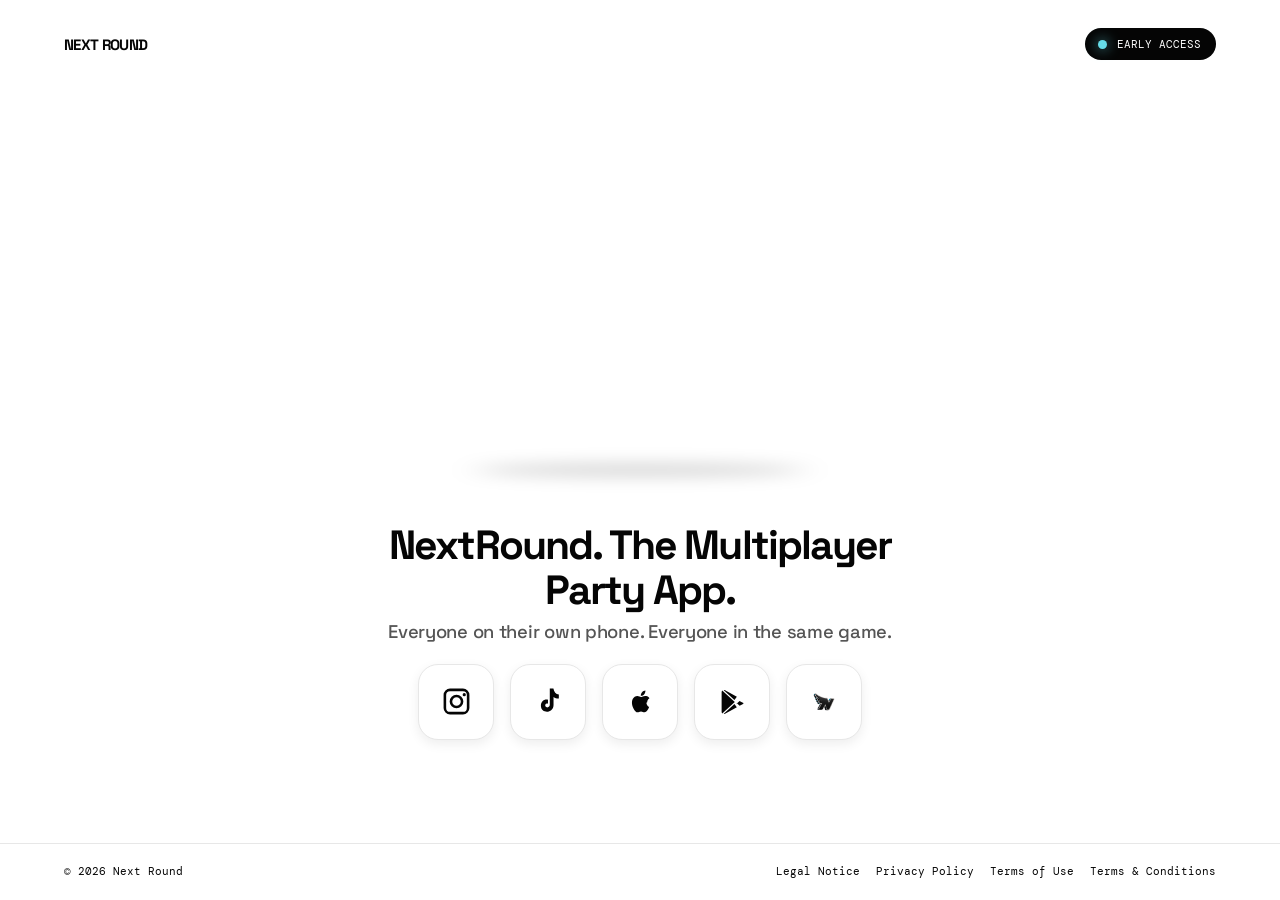
==== en/index.html @ 12f6e63e "Update index.html" ====
<!doctype html>
<html lang="en">
<head>
  <meta charset="utf-8">
  <meta name="viewport" content="width=device-width,initial-scale=1">
  <meta name="theme-color" content="#ffffff">

  <title>NextRound. The Multiplayer Party App.</title>

  <meta
    name="description"
    content="NextRound. The multiplayer party app. Everyone on their own phone. Everyone in the same game."
  >

  <meta property="og:title" content="NextRound. The Multiplayer Party App.">
  <meta
    property="og:description"
    content="Everyone on their own phone. Everyone in the same game."
  >
  <meta property="og:type" content="website">
  <meta
    property="og:image"
    content="https://ntjourney.github.io/C109D335-EFBE-4BED-9522-CA814AA267DD.png"
  >
  <meta property="og:image:alt" content="NextRound Logo">

  <meta name="twitter:card" content="summary_large_image">
  <meta
    name="twitter:title"
    content="NextRound. The Multiplayer Party App."
  >
  <meta
    name="twitter:description"
    content="Everyone on their own phone. Everyone in the same game."
  >
  <meta
    name="twitter:image"
    content="https://ntjourney.github.io/C109D335-EFBE-4BED-9522-CA814AA267DD.png"
  >

  <!-- CSS from main directory -->
  <link rel="stylesheet" href="../home.css">

  <style>
    .claim{
      line-height:1.1
    }

    .claim-main,
    .claim-sub{
      display:block
    }

    .claim-main{
      font-size:clamp(1.55rem,3.2vw,2.55rem);
      font-weight:700;
      letter-spacing:-.045em
    }

    .claim-sub{
      margin-top:.55rem;
      font-size:clamp(.95rem,1.45vw,1.15rem);
      font-weight:500;
      letter-spacing:-.015em;
      opacity:.68
    }

    .store-modal[hidden],
    .early-modal[hidden]{
      display:none
    }

    .store-modal,
    .early-modal{
      position:fixed;
      z-index:1000;
      inset:0
    }

    .early-modal{
      z-index:1100
    }

    .store-modal__backdrop,
    .early-modal__backdrop{
      position:absolute;
      inset:0;
      background:rgba(5,5,5,.42);
      backdrop-filter:blur(10px)
    }

    .store-modal__card{
      position:relative;
      z-index:1;
      top:50%;
      left:50%;
      width:min(91vw,480px);
      padding:46px 34px 36px;
      border:1px solid rgba(0,0,0,.06);
      border-radius:30px;
      background:rgba(255,255,255,.97);
      box-shadow:0 28px 80px rgba(0,0,0,.25);
      transform:translate(-50%,-50%);
      text-align:center
    }

    .store-modal__close,
    .early-modal__close{
      position:absolute;
      top:17px;
      right:17px;
      display:grid;
      place-items:center;
      width:34px;
      height:34px;
      border:0;
      border-radius:50%;
      background:#f1f1f1;
      color:#050505;
      font-size:24px;
      line-height:1;
      cursor:pointer;
      transition:transform .18s,background .18s
    }

    .store-modal__close:hover,
    .early-modal__close:hover{
      background:#e7e7e7;
      transform:scale(1.06)
    }

    .store-modal__logo{
      display:block;
      width:120px;
      height:120px;
      margin:0 auto 24px;
      object-fit:contain;
      filter:drop-shadow(0 14px 12px rgba(0,0,0,.22))
    }

    .store-modal__kicker,
    .early-modal__kicker{
      margin:0 0 10px;
      color:#35bccc;
      font:500 11px 'DM Mono',monospace;
      letter-spacing:.14em
    }

    .store-modal h2{
      margin:0;
      color:#050505;
      font-size:clamp(28px,6vw,38px);
      font-weight:700;
      letter-spacing:-.055em;
      line-height:1.04
    }

    .store-modal__text{
      margin:16px 0 25px;
      color:#555;
      font-size:16px;
      line-height:1.55
    }

    .store-modal__status{
      display:inline-flex;
      align-items:center;
      justify-content:center;
      gap:9px;
      padding:12px 20px;
      border:0;
      border-radius:999px;
      background:#050505;
      box-shadow:0 8px 18px rgba(0,0,0,.14);
      color:#fff;
      font:500 11px 'DM Mono',monospace;
      letter-spacing:.06em;
      cursor:pointer;
      transition:transform .18s ease,box-shadow .18s ease
    }

    .store-modal__status:hover{
      box-shadow:0 13px 26px rgba(24,174,187,.26);
      transform:translateY(-2px)
    }

    .store-modal__status:active{
      transform:translateY(0)
    }

    .store-modal__status span,
    .early-modal__button span{
      width:8px;
      height:8px;
      border-radius:50%;
      background:#66dce8;
      box-shadow:0 0 12px rgba(102,220,232,.9)
    }

    .early-modal__card{
      position:relative;
      z-index:1;
      top:50%;
      left:50%;
      width:min(calc(100vw - 32px),520px);
      padding:42px 38px 32px;
      border:1px solid rgba(255,255,255,.9);
      border-radius:32px;
      background:rgba(255,255,255,.98);
      box-shadow:
        0 30px 90px rgba(4,22,25,.28),
        0 2px 8px rgba(0,0,0,.08);
      transform:translate(-50%,-50%);
      text-align:center
    }

    .early-modal__logo{
      display:block;
      width:112px;
      height:112px;
      margin:0 auto 20px;
      object-fit:contain;
      filter:drop-shadow(0 15px 14px rgba(0,0,0,.22))
    }

    .early-modal h2{
      max-width:390px;
      margin:0 auto;
      color:#050505;
      font-size:clamp(31px,6vw,43px);
      font-weight:700;
      letter-spacing:-.065em;
      line-height:1.02
    }

    .early-modal__text{
      max-width:400px;
      margin:16px auto 25px;
      color:rgba(5,5,5,.66);
      font-size:15px;
      line-height:1.6
    }

    .early-modal__form{
      display:grid;
      gap:11px
    }

    .early-modal__input{
      width:100%;
      min-height:55px;
      padding:0 18px;
      border:1px solid #dedede;
      border-radius:17px;
      outline:0;
      background:#fff;
      color:#050505;
      font:500 16px 'Space Grotesk',Arial,sans-serif
    }

    .early-modal__input:focus{
      border-color:#66dce8;
      box-shadow:0 0 0 4px rgba(102,220,232,.2)
    }

    .early-modal__button{
      display:flex;
      min-height:56px;
      align-items:center;
      justify-content:center;
      gap:10px;
      border:1px solid #050505;
      border-radius:999px;
      background:#050505;
      box-shadow:0 10px 22px rgba(0,0,0,.16);
      color:#fff;
      cursor:pointer;
      font:500 13px 'DM Mono',monospace;
      letter-spacing:.025em;
      transition:transform .18s,box-shadow .18s
    }

    .early-modal__button:hover{
      box-shadow:0 13px 26px rgba(24,174,187,.26);
      transform:translateY(-2px)
    }

    .early-modal__privacy{
      margin:15px 3px 0;
      color:rgba(5,5,5,.55);
      font-size:10px;
      line-height:1.55
    }

    .early-modal__privacy a{
      color:#050505;
      text-decoration-color:#66dce8;
      text-underline-offset:3px
    }

    .early-modal__success{
      display:none;
      padding:7px 0 4px;
      color:#168e99;
      font-size:14px;
      font-weight:600
    }

    .early-modal.is-success .early-modal__form,
    .early-modal.is-success .early-modal__privacy{
      display:none
    }

    .early-modal.is-success .early-modal__success{
      display:block
    }

    .early-access-trigger{
      border:0;
      cursor:pointer;
      transition:transform .18s ease,box-shadow .18s ease
    }

    .early-access-trigger:hover{
      box-shadow:0 10px 22px rgba(24,174,187,.28);
      transform:translateY(-2px)
    }

    @media(max-width:600px){

      .store-modal__card{
        padding:42px 24px 30px;
        border-radius:26px
      }

      .store-modal__logo{
        width:105px;
        height:105px;
        margin-bottom:20px
      }

      .early-modal__card{
        padding:38px 24px 28px;
        border-radius:27px
      }

      .early-modal__logo{
        width:100px;
        height:100px;
        margin-bottom:17px
      }

    }
  </style>
</head>

<body>

  <div class="page">

    <!-- HEADER -->
    <header class="site-header">

      <div class="brand">
        Next Round
      </div>

      <button
        class="status early-access-trigger"
        type="button"
        data-open-early
      >
        <span class="dot"></span>
        Early Access
      </button>

    </header>


    <!-- MAIN -->
    <main>

      <section
        class="hero-3d"
        aria-label="Rotating Next Round N logo"
      >
        <div id="logo3d"></div>
      </section>


      <p class="claim">

        <span class="claim-main">
          NextRound. The Multiplayer Party App.
        </span>

        <span class="claim-sub">
          Everyone on their own phone. Everyone in the same game.
        </span>

      </p>


      <!-- SOCIAL / STORE ICONS -->
      <div
        class="icon-row"
        aria-label="Next Round Links"
      >

        <!-- Instagram -->
        <a
          class="icon-button"
          href="https://www.instagram.com/nt_j0urney?igsh=Z3h2dmNkZ2piNjZh"
          target="_blank"
          rel="noopener"
          aria-label="Instagram"
        >

          <svg
            viewBox="0 0 24 24"
            aria-hidden="true"
          >
            <path d="M7 2h10a5 5 0 0 1 5 5v10a5 5 0 0 1-5 5H7a5 5 0 0 1-5-5V7a5 5 0 0 1 5-5Zm0 2a3 3 0 0 0-3 3v10a3 3 0 0 0 3 3h10a3 3 0 0 0 3-3V7a3 3 0 0 0-3-3H7Zm5 2.7A5.3 5.3 0 1 1 6.7 12 5.3 5.3 0 0 1 12 6.7Zm0 2A3.3 3.3 0 1 0 15.3 12 3.3 3.3 0 0 0 12 8.7ZM18 5.5a1.25 1.25 0 1 1 0 2.5 1.25 1.25 0 0 1 0-2.5Z"/>
          </svg>

        </a>


        <!-- TikTok -->
        <a
          class="icon-button"
          href="https://www.tiktok.com/@nt_journey?_r=1&_t=ZG-98kAqMVzl0T"
          target="_blank"
          rel="noopener"
          aria-label="TikTok"
        >

          <svg
            viewBox="0 0 24 24"
            aria-hidden="true"
          >
            <path d="M15.8 2c.4 2.7 1.9 4.4 4.2 4.6v3.1c-1.5.1-2.8-.4-4.1-1.2v6.2c0 5-5.5 6.5-8.3 4.1-1.8-1.5-2-5.1-.4-6.8 1.1-1.2 2.6-1.7 4.4-1.4v3.1c-.8-.3-1.7.1-2 .7-.4.9.1 1.9 1 2.1 1.3.4 2.4-.6 2.4-1.9V2h2.8Z"/>
          </svg>

        </a>


        <!-- App Store -->
        <button
          class="icon-button"
          type="button"
          data-store-modal
          aria-label="App Store"
        >

          <svg
            viewBox="0 0 24 24"
            aria-hidden="true"
          >
            <path d="M17.1 12.7c0-2.2 1.8-3.2 1.9-3.3-1-1.5-2.6-1.7-3.2-1.7-1.4-.1-2.7.8-3.4.8-.7 0-1.7-.8-2.8-.8-1.5 0-2.8.9-3.5 2.2-1.5 2.6-.4 6.4 1 8.4.7 1 1.5 2.1 2.6 2.1 1 0 1.4-.7 2.7-.7 1.2 0 1.6.7 2.7.7 1.1 0 1.8-1 2.5-2 .8-1.1 1.1-2.2 1.1-2.3-.1 0-2.1-.8-2.1-3.4ZM14.9 6.3c.6-.8 1-1.8.9-2.9-.9 0-2 .6-2.6 1.4-.6.7-1.1 1.8-1 2.8 1 .1 2-.5 2.7-1.3Z"/>
          </svg>

        </button>


        <!-- Google Play -->
        <button
          class="icon-button"
          type="button"
          data-store-modal
          aria-label="Google Play"
        >

          <svg
            class="play"
            viewBox="0 0 24 24"
            aria-hidden="true"
          >
            <path d="M3.5 2.4 13.9 12 3.5 21.6c-.3-.4-.5-.9-.5-1.5V3.9c0-.6.2-1.1.5-1.5Zm11.9 11 2.5-2.3c.8.4 2.2 1.2 2.8 1.5.5.3.5.8 0 1.1l-2.8 1.5-2.5-2.4Zm-1.8.2-8.8 8.1c.4.2.9.2 1.4-.1l9.4-5.2-2-2.8Zm0-3.2 2-2.8-9.4-5.2c-.5-.3-1-.3-1.4-.1l8.8 8.1Z"/>
          </svg>

        </button>


        <!-- Web App -->
        <a
          class="icon-button"
          href="https://next-round-f1d727ea.base44.app/"
          target="_blank"
          rel="noopener"
          aria-label="Open NextRound Web App"
        >

          <img
            src="../C109D335-EFBE-4BED-9522-CA814AA267DD.png"
            alt=""
            aria-hidden="true"
            style="width:28px;height:28px;object-fit:contain"
          >

        </a>

      </div>

    </main>


    <!-- FOOTER -->
    <footer class="site-footer">

      <span>
        © <span id="year"></span> Next Round
      </span>

      <nav>

        <a href="../impressum.html">
          Legal Notice
        </a>

        <a href="../datenschutz.html">
          Privacy Policy
        </a>

        <a href="../nutzungsbedingungen.html">
          Terms of Use
        </a>

        <a href="../agb.html">
          Terms &amp; Conditions
        </a>

      </nav>

    </footer>

  </div>


  <!-- APP STORE / GOOGLE PLAY MODAL -->
  <div
    class="store-modal"
    id="store-modal"
    hidden
    role="dialog"
    aria-modal="true"
    aria-labelledby="modal-title"
  >

    <div
      class="store-modal__backdrop"
      data-close-modal
    ></div>


    <section class="store-modal__card">

      <button
        class="store-modal__close"
        type="button"
        aria-label="Close"
        data-close-modal
      >
        ×
      </button>


      <img
        class="store-modal__logo"
        src="../C109D335-EFBE-4BED-9522-CA814AA267DD.png"
        alt="NextRound Logo"
      >


      <p class="store-modal__kicker">
        COMING SOON
      </p>


      <h2 id="modal-title">
        The app is coming soon.
      </h2>


      <p class="store-modal__text">
        We are working hard to get everything ready.<br>
        Stay tuned!
      </p>


      <button
        class="store-modal__status"
        type="button"
        data-open-early-from-store
      >
        <span></span>
        EARLY ACCESS
      </button>

    </section>

  </div>


  <!-- EARLY ACCESS MODAL -->
  <div
    class="early-modal"
    id="early-modal"
    hidden
    role="dialog"
    aria-modal="true"
    aria-labelledby="early-modal-title"
  >

    <div
      class="early-modal__backdrop"
      data-close-early
    ></div>


    <section class="early-modal__card">

      <button
        class="early-modal__close"
        type="button"
        aria-label="Close"
        data-close-early
      >
        ×
      </button>


      <img
        class="early-modal__logo"
        src="../C109D335-EFBE-4BED-9522-CA814AA267DD.png"
        alt="NextRound Logo"
      >


      <p class="early-modal__kicker">
        EARLY ACCESS
      </p>


      <h2 id="early-modal-title">
        Your next night starts here.
      </h2>


      <p class="early-modal__text">
        Get Early Access and be among the first to know when NextRound
        and the online access become available.
      </p>


      <form
        class="early-modal__form"
        id="early-form"
      >

        <input
          class="early-modal__input"
          id="early-email"
          type="email"
          placeholder="your@email.com"
          autocomplete="email"
          required
        >


        <button
          class="early-modal__button"
          type="submit"
        >
          <span></span>
          Secure Early Access
        </button>

      </form>


      <p
        class="early-modal__success"
        aria-live="polite"
      >
        Thank you! The email integration will be available soon.
      </p>


      <p class="early-modal__privacy">

        By signing up, you agree that we may contact you by email
        about the release and online access. For more information,
        please see our

        <a href="../datenschutz.html">
          Privacy Policy
        </a>.

      </p>

    </section>

  </div>


  <!-- JAVASCRIPT -->
  <script>

    document.getElementById("year").textContent =
      new Date().getFullYear();


    /* ---------------------------------
       STORE MODAL
    --------------------------------- */

    const storeModal =
      document.getElementById("store-modal");


    const openStoreModal = () => {

      storeModal.hidden = false;

      document.body.style.overflow = "hidden";

    };


    const closeStoreModal = () => {

      storeModal.hidden = true;

      document.body.style.overflow = "";

    };


    document
      .querySelectorAll("[data-store-modal]")
      .forEach((button) => {

        button.addEventListener(
          "click",
          openStoreModal
        );

      });


    document
      .querySelectorAll("[data-close-modal]")
      .forEach((button) => {

        button.addEventListener(
          "click",
          closeStoreModal
        );

      });


    /* ---------------------------------
       EARLY ACCESS MODAL
    --------------------------------- */

    const earlyModal =
      document.getElementById("early-modal");

    const earlyForm =
      document.getElementById("early-form");

    const earlyEmail =
      document.getElementById("early-email");


    const openEarlyModal = () => {

      earlyModal.hidden = false;

      document.body.style.overflow = "hidden";


      setTimeout(() => {

        earlyEmail.focus();

      }, 120);

    };


    document
      .querySelectorAll("[data-open-early]")
      .forEach((button) => {

        button.addEventListener(
          "click",
          openEarlyModal
        );

      });


    /* ---------------------------------
       OPEN EARLY ACCESS FROM STORE MODAL
    --------------------------------- */

    document
      .querySelectorAll("[data-open-early-from-store]")
      .forEach((button) => {

        button.addEventListener(
          "click",
          () => {

            closeStoreModal();

            openEarlyModal();

          }
        );

      });


    /* ---------------------------------
       CLOSE EARLY ACCESS
    --------------------------------- */

    const closeEarlyModal = () => {

      earlyModal.hidden = true;

      document.body.style.overflow = "";

      sessionStorage.setItem(
        "nextRoundEarlyModalClosed",
        "1"
      );

    };


    document
      .querySelectorAll("[data-close-early]")
      .forEach((button) => {

        button.addEventListener(
          "click",
          closeEarlyModal
        );

      });


    /* ---------------------------------
       EARLY ACCESS FORM
       EMAIL IS NOT SAVED YET
    --------------------------------- */

    earlyForm.addEventListener(
      "submit",
      (event) => {

        event.preventDefault();

        earlyModal.classList.add(
          "is-success"
        );

      }
    );


    /* ---------------------------------
       ESCAPE KEY
    --------------------------------- */

    document.addEventListener(
      "keydown",
      (event) => {

        if (event.key !== "Escape") {
          return;
        }


        if (!storeModal.hidden) {
          closeStoreModal();
        }


        if (!earlyModal.hidden) {
          closeEarlyModal();
        }

      }
    );


    /* ---------------------------------
       AUTOMATIC EARLY ACCESS POPUP
       AFTER 10 SECONDS
    --------------------------------- */

    if (
      !sessionStorage.getItem(
        "nextRoundEarlyModalClosed"
      )
    ) {

      setTimeout(
        openEarlyModal,
        10000
      );

    }

  </script>


  <!-- 3D HERO FROM MAIN DIRECTORY -->
  <script
    type="module"
    src="../hero-3d.js"
  ></script>

</body>
</html>
---- home.css ----
@import url('https://fonts.googleapis.com/css2?family=DM+Mono:wght@400;500&family=Space+Grotesk:wght@400;500;600;700&display=swap');
:root{--cyan:#66dce8;--black:#050505;--line:#e7e7e7}*{box-sizing:border-box}html,body{min-height:100%;margin:0;background:#fff}body{color:var(--black);font-family:'Space Grotesk',Arial,sans-serif}.page{display:grid;grid-template-rows:auto minmax(0,1fr) auto;height:100svh;min-height:100svh;overflow:hidden}header,main,footer{width:min(100%,1440px);margin:auto}.site-header{display:flex;align-items:center;justify-content:space-between;padding:28px clamp(24px,5vw,74px)}.brand{font-size:15px;font-weight:700;letter-spacing:-.045em;text-transform:uppercase}.status{display:flex;align-items:center;gap:10px;padding:9px 15px 9px 13px;border-radius:999px;background:var(--black);color:#fff;font:11px 'DM Mono',monospace;text-transform:uppercase}.dot{width:9px;height:9px;border-radius:50%;background:var(--cyan);box-shadow:0 0 13px rgba(102,220,232,.8)}main{min-height:0;display:flex;flex-direction:column;align-items:center;justify-content:center;padding:10px clamp(20px,5vw,72px) 22px;text-align:center}.hero-3d{position:relative;width:min(100%,650px);height:clamp(260px,38svh,430px);isolation:isolate}.hero-3d:after{position:absolute;z-index:-1;bottom:11%;left:50%;width:clamp(160px,31vw,330px);height:28px;border-radius:50%;background:rgba(0,0,0,.16);filter:blur(17px);transform:translateX(-50%) scaleY(.48);content:''}#logo3d,#logo3d canvas{display:block;width:100%;height:100%;outline:0}.claim{max-width:590px;margin:2px auto 22px;font-size:clamp(19px,2.1vw,25px);font-weight:500;letter-spacing:-.025em;line-height:1.4}.icon-row{display:flex;flex-wrap:wrap;justify-content:center;gap:16px}.icon-button{display:grid;place-items:center;width:76px;height:76px;border:1px solid var(--line);border-radius:20px;background:#fff;color:var(--black);box-shadow:0 4px 12px rgba(0,0,0,.07);transition:transform .18s ease,box-shadow .18s ease}.icon-button:hover{box-shadow:0 8px 18px rgba(0,0,0,.12);transform:translateY(-3px)}.icon-button svg{width:31px;height:31px;fill:currentColor}.icon-button .play{width:29px;height:32px}.site-footer{display:flex;align-items:center;justify-content:space-between;gap:18px;margin-top:auto;padding:20px clamp(24px,5vw,74px) 22px;border-top:1px solid var(--line);font:11px 'DM Mono',monospace}.site-footer nav{display:flex;flex-wrap:wrap;justify-content:flex-end;gap:16px}.site-footer a{color:var(--black);text-decoration:none}.site-footer a:hover{text-decoration:underline}@media(max-width:600px){.page{height:auto;min-height:100svh;overflow:visible}.site-header{padding-top:22px;padding-bottom:20px}.brand{font-size:14px}.status{gap:8px;padding:8px 12px;font-size:10px}.dot{width:8px;height:8px}main{justify-content:flex-start;padding-top:8px;padding-bottom:52px}.hero-3d{height:clamp(300px,92vw,410px)}.hero-3d:after{bottom:9%;width:210px}.claim{max-width:400px;margin-top:0;margin-bottom:29px;font-size:clamp(18px,5.1vw,22px)}.icon-row{gap:11px}.icon-button{width:64px;height:64px;border-radius:17px}.icon-button svg{width:27px;height:27px}.icon-button .play{width:29px;height:32px}.site-footer{flex-direction:column;align-items:flex-start;padding-top:22px;padding-bottom:26px}.site-footer nav{justify-content:flex-start;gap:12px}}
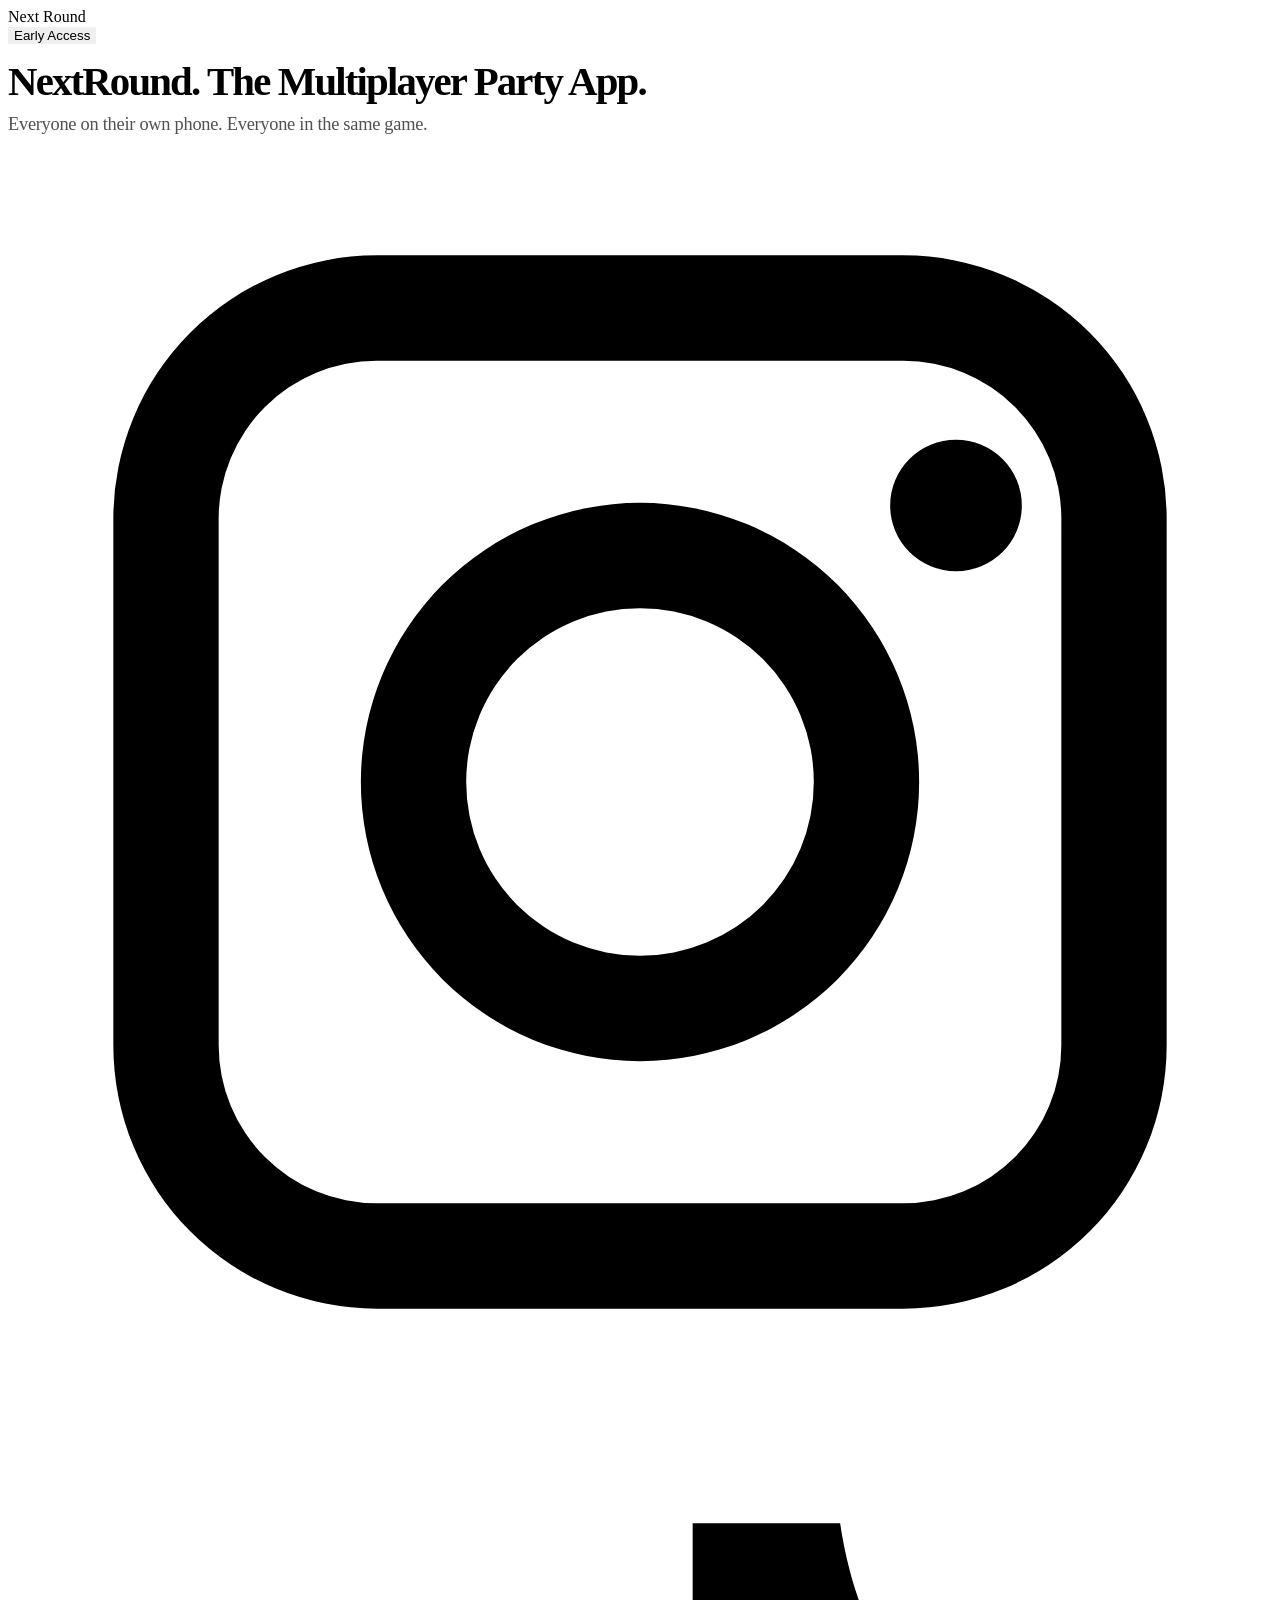
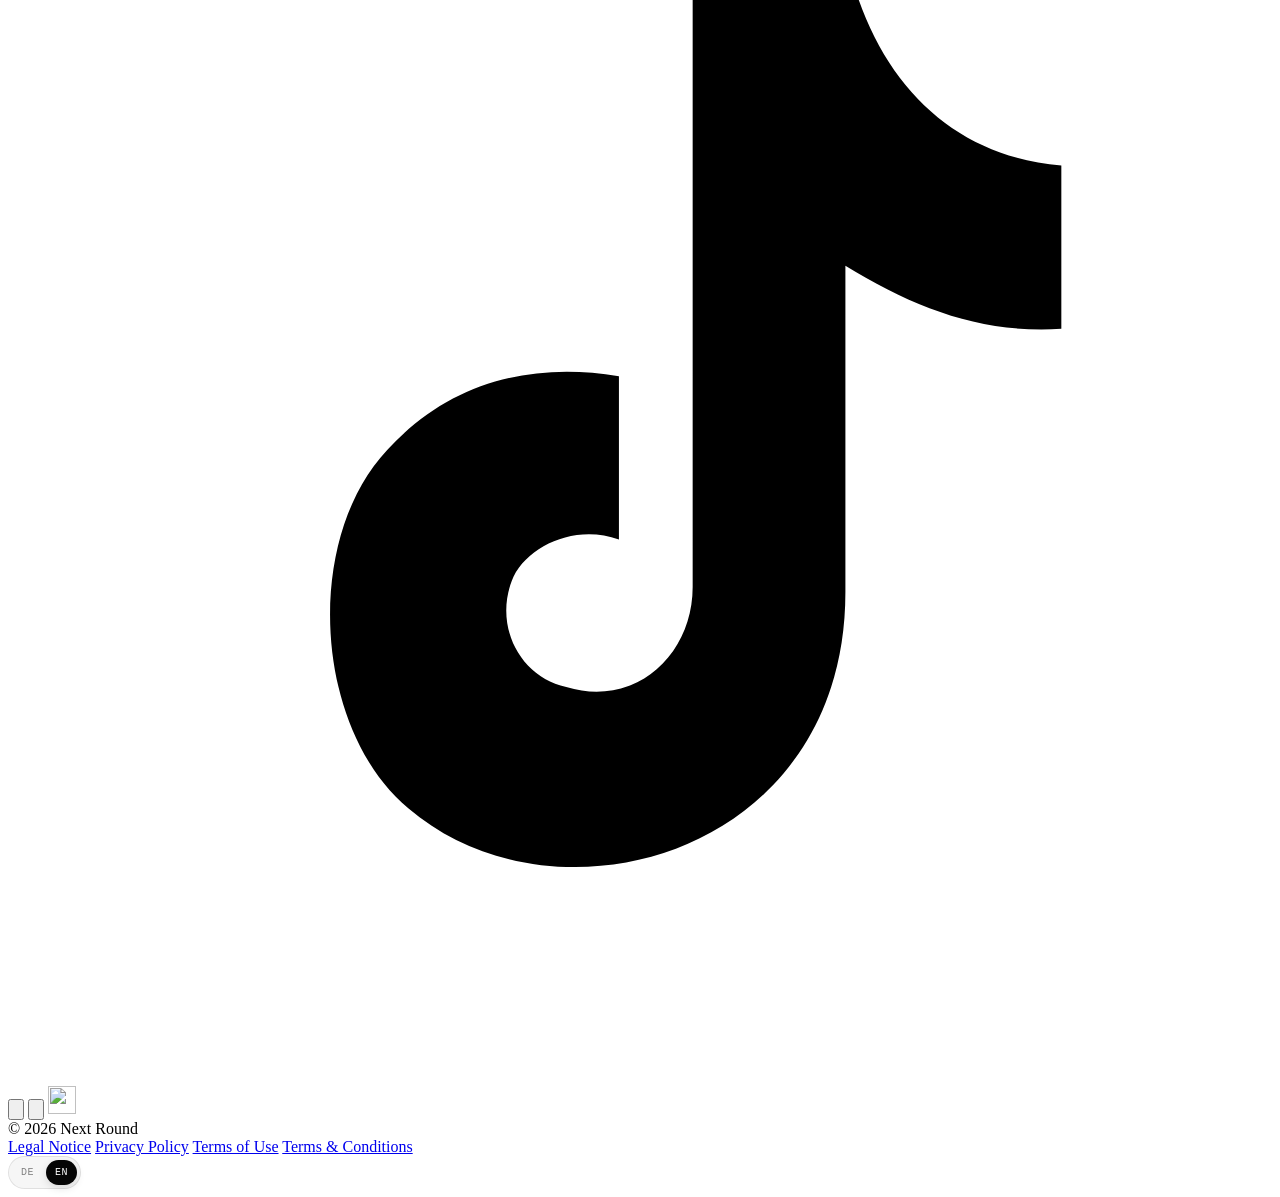
==== commit b7c8b9ae: "Update index.html" ====
--- a/en/index.html
+++ b/en/index.html
@@ -20,7 +20,7 @@
   <meta property="og:type" content="website">
   <meta
     property="og:image"
-    content="https://ntjourney.github.io/C109D335-EFBE-4BED-9522-CA814AA267DD.png"
+    content="https://ntjourney.github.io/en/C109D335-EFBE-4BED-9522-CA814AA267DD.png"
   >
   <meta property="og:image:alt" content="NextRound Logo">
 
@@ -35,321 +35,360 @@
   >
   <meta
     name="twitter:image"
-    content="https://ntjourney.github.io/C109D335-EFBE-4BED-9522-CA814AA267DD.png"
+    content="https://ntjourney.github.io/en/C109D335-EFBE-4BED-9522-CA814AA267DD.png"
   >
 
-  <!-- CSS from main directory -->
-  <link rel="stylesheet" href="../home.css">
+  <link rel="stylesheet" href="home.css">
 
   <style>
-    .claim{
-      line-height:1.1
+    .claim {
+      line-height: 1.1;
     }
 
     .claim-main,
-    .claim-sub{
-      display:block
-    }
-
-    .claim-main{
-      font-size:clamp(1.55rem,3.2vw,2.55rem);
-      font-weight:700;
-      letter-spacing:-.045em
-    }
-
-    .claim-sub{
-      margin-top:.55rem;
-      font-size:clamp(.95rem,1.45vw,1.15rem);
-      font-weight:500;
-      letter-spacing:-.015em;
-      opacity:.68
+    .claim-sub {
+      display: block;
+    }
+
+    .claim-main {
+      font-size: clamp(1.55rem, 3.2vw, 2.55rem);
+      font-weight: 700;
+      letter-spacing: -.045em;
+    }
+
+    .claim-sub {
+      margin-top: .55rem;
+      font-size: clamp(.95rem, 1.45vw, 1.15rem);
+      font-weight: 500;
+      letter-spacing: -.015em;
+      opacity: .68;
     }
 
     .store-modal[hidden],
-    .early-modal[hidden]{
-      display:none
+    .early-modal[hidden] {
+      display: none;
     }
 
     .store-modal,
-    .early-modal{
-      position:fixed;
-      z-index:1000;
-      inset:0
-    }
-
-    .early-modal{
-      z-index:1100
+    .early-modal {
+      position: fixed;
+      z-index: 1000;
+      inset: 0;
+    }
+
+    .early-modal {
+      z-index: 1100;
     }
 
     .store-modal__backdrop,
-    .early-modal__backdrop{
-      position:absolute;
-      inset:0;
-      background:rgba(5,5,5,.42);
-      backdrop-filter:blur(10px)
-    }
-
-    .store-modal__card{
-      position:relative;
-      z-index:1;
-      top:50%;
-      left:50%;
-      width:min(91vw,480px);
-      padding:46px 34px 36px;
-      border:1px solid rgba(0,0,0,.06);
-      border-radius:30px;
-      background:rgba(255,255,255,.97);
-      box-shadow:0 28px 80px rgba(0,0,0,.25);
-      transform:translate(-50%,-50%);
-      text-align:center
+    .early-modal__backdrop {
+      position: absolute;
+      inset: 0;
+      background: rgba(5, 5, 5, .42);
+      backdrop-filter: blur(10px);
+    }
+
+    .store-modal__card {
+      position: relative;
+      z-index: 1;
+      top: 50%;
+      left: 50%;
+      width: min(91vw, 480px);
+      padding: 46px 34px 36px;
+      border: 1px solid rgba(0, 0, 0, .06);
+      border-radius: 30px;
+      background: rgba(255, 255, 255, .97);
+      box-shadow: 0 28px 80px rgba(0, 0, 0, .25);
+      transform: translate(-50%, -50%);
+      text-align: center;
     }
 
     .store-modal__close,
-    .early-modal__close{
-      position:absolute;
-      top:17px;
-      right:17px;
-      display:grid;
-      place-items:center;
-      width:34px;
-      height:34px;
-      border:0;
-      border-radius:50%;
-      background:#f1f1f1;
-      color:#050505;
-      font-size:24px;
-      line-height:1;
-      cursor:pointer;
-      transition:transform .18s,background .18s
+    .early-modal__close {
+      position: absolute;
+      top: 17px;
+      right: 17px;
+      display: grid;
+      place-items: center;
+      width: 34px;
+      height: 34px;
+      border: 0;
+      border-radius: 50%;
+      background: #f1f1f1;
+      color: #050505;
+      font-size: 24px;
+      line-height: 1;
+      cursor: pointer;
+      transition: transform .18s, background .18s;
     }
 
     .store-modal__close:hover,
-    .early-modal__close:hover{
-      background:#e7e7e7;
-      transform:scale(1.06)
-    }
-
-    .store-modal__logo{
-      display:block;
-      width:120px;
-      height:120px;
-      margin:0 auto 24px;
-      object-fit:contain;
-      filter:drop-shadow(0 14px 12px rgba(0,0,0,.22))
+    .early-modal__close:hover {
+      background: #e7e7e7;
+      transform: scale(1.06);
+    }
+
+    .store-modal__logo {
+      display: block;
+      width: 120px;
+      height: 120px;
+      margin: 0 auto 24px;
+      object-fit: contain;
+      filter: drop-shadow(0 14px 12px rgba(0, 0, 0, .22));
     }
 
     .store-modal__kicker,
-    .early-modal__kicker{
-      margin:0 0 10px;
-      color:#35bccc;
-      font:500 11px 'DM Mono',monospace;
-      letter-spacing:.14em
-    }
-
-    .store-modal h2{
-      margin:0;
-      color:#050505;
-      font-size:clamp(28px,6vw,38px);
-      font-weight:700;
-      letter-spacing:-.055em;
-      line-height:1.04
-    }
-
-    .store-modal__text{
-      margin:16px 0 25px;
-      color:#555;
-      font-size:16px;
-      line-height:1.55
-    }
-
-    .store-modal__status{
-      display:inline-flex;
-      align-items:center;
-      justify-content:center;
-      gap:9px;
-      padding:12px 20px;
-      border:0;
-      border-radius:999px;
-      background:#050505;
-      box-shadow:0 8px 18px rgba(0,0,0,.14);
-      color:#fff;
-      font:500 11px 'DM Mono',monospace;
-      letter-spacing:.06em;
-      cursor:pointer;
-      transition:transform .18s ease,box-shadow .18s ease
-    }
-
-    .store-modal__status:hover{
-      box-shadow:0 13px 26px rgba(24,174,187,.26);
-      transform:translateY(-2px)
-    }
-
-    .store-modal__status:active{
-      transform:translateY(0)
+    .early-modal__kicker {
+      margin: 0 0 10px;
+      color: #35bccc;
+      font: 500 11px 'DM Mono', monospace;
+      letter-spacing: .14em;
+    }
+
+    .store-modal h2 {
+      margin: 0;
+      color: #050505;
+      font-size: clamp(28px, 6vw, 38px);
+      font-weight: 700;
+      letter-spacing: -.055em;
+      line-height: 1.04;
+    }
+
+    .store-modal__text {
+      margin: 16px 0 25px;
+      color: #555;
+      font-size: 16px;
+      line-height: 1.55;
+    }
+
+    .store-modal__status {
+      display: inline-flex;
+      align-items: center;
+      justify-content: center;
+      gap: 9px;
+      padding: 12px 20px;
+      border: 0;
+      border-radius: 999px;
+      background: #050505;
+      box-shadow: 0 8px 18px rgba(0, 0, 0, .14);
+      color: #fff;
+      font: 500 11px 'DM Mono', monospace;
+      letter-spacing: .06em;
+      cursor: pointer;
+      transition: transform .18s ease, box-shadow .18s ease;
+    }
+
+    .store-modal__status:hover {
+      box-shadow: 0 13px 26px rgba(24, 174, 187, .26);
+      transform: translateY(-2px);
+    }
+
+    .store-modal__status:active {
+      transform: translateY(0);
     }
 
     .store-modal__status span,
-    .early-modal__button span{
-      width:8px;
-      height:8px;
-      border-radius:50%;
-      background:#66dce8;
-      box-shadow:0 0 12px rgba(102,220,232,.9)
-    }
-
-    .early-modal__card{
-      position:relative;
-      z-index:1;
-      top:50%;
-      left:50%;
-      width:min(calc(100vw - 32px),520px);
-      padding:42px 38px 32px;
-      border:1px solid rgba(255,255,255,.9);
-      border-radius:32px;
-      background:rgba(255,255,255,.98);
+    .early-modal__button span {
+      width: 8px;
+      height: 8px;
+      border-radius: 50%;
+      background: #66dce8;
+      box-shadow: 0 0 12px rgba(102, 220, 232, .9);
+    }
+
+    .early-modal__card {
+      position: relative;
+      z-index: 1;
+      top: 50%;
+      left: 50%;
+      width: min(calc(100vw - 32px), 520px);
+      padding: 42px 38px 32px;
+      border: 1px solid rgba(255, 255, 255, .9);
+      border-radius: 32px;
+      background: rgba(255, 255, 255, .98);
       box-shadow:
-        0 30px 90px rgba(4,22,25,.28),
-        0 2px 8px rgba(0,0,0,.08);
-      transform:translate(-50%,-50%);
-      text-align:center
-    }
-
-    .early-modal__logo{
-      display:block;
-      width:112px;
-      height:112px;
-      margin:0 auto 20px;
-      object-fit:contain;
-      filter:drop-shadow(0 15px 14px rgba(0,0,0,.22))
-    }
-
-    .early-modal h2{
-      max-width:390px;
-      margin:0 auto;
-      color:#050505;
-      font-size:clamp(31px,6vw,43px);
-      font-weight:700;
-      letter-spacing:-.065em;
-      line-height:1.02
-    }
-
-    .early-modal__text{
-      max-width:400px;
-      margin:16px auto 25px;
-      color:rgba(5,5,5,.66);
-      font-size:15px;
-      line-height:1.6
-    }
-
-    .early-modal__form{
-      display:grid;
-      gap:11px
-    }
-
-    .early-modal__input{
-      width:100%;
-      min-height:55px;
-      padding:0 18px;
-      border:1px solid #dedede;
-      border-radius:17px;
-      outline:0;
-      background:#fff;
-      color:#050505;
-      font:500 16px 'Space Grotesk',Arial,sans-serif
-    }
-
-    .early-modal__input:focus{
-      border-color:#66dce8;
-      box-shadow:0 0 0 4px rgba(102,220,232,.2)
-    }
-
-    .early-modal__button{
-      display:flex;
-      min-height:56px;
-      align-items:center;
-      justify-content:center;
-      gap:10px;
-      border:1px solid #050505;
-      border-radius:999px;
-      background:#050505;
-      box-shadow:0 10px 22px rgba(0,0,0,.16);
-      color:#fff;
-      cursor:pointer;
-      font:500 13px 'DM Mono',monospace;
-      letter-spacing:.025em;
-      transition:transform .18s,box-shadow .18s
-    }
-
-    .early-modal__button:hover{
-      box-shadow:0 13px 26px rgba(24,174,187,.26);
-      transform:translateY(-2px)
-    }
-
-    .early-modal__privacy{
-      margin:15px 3px 0;
-      color:rgba(5,5,5,.55);
-      font-size:10px;
-      line-height:1.55
-    }
-
-    .early-modal__privacy a{
-      color:#050505;
-      text-decoration-color:#66dce8;
-      text-underline-offset:3px
-    }
-
-    .early-modal__success{
-      display:none;
-      padding:7px 0 4px;
-      color:#168e99;
-      font-size:14px;
-      font-weight:600
+        0 30px 90px rgba(4, 22, 25, .28),
+        0 2px 8px rgba(0, 0, 0, .08);
+      transform: translate(-50%, -50%);
+      text-align: center;
+    }
+
+    .early-modal__logo {
+      display: block;
+      width: 112px;
+      height: 112px;
+      margin: 0 auto 20px;
+      object-fit: contain;
+      filter: drop-shadow(0 15px 14px rgba(0, 0, 0, .22));
+    }
+
+    .early-modal h2 {
+      max-width: 390px;
+      margin: 0 auto;
+      color: #050505;
+      font-size: clamp(31px, 6vw, 43px);
+      font-weight: 700;
+      letter-spacing: -.065em;
+      line-height: 1.02;
+    }
+
+    .early-modal__text {
+      max-width: 400px;
+      margin: 16px auto 25px;
+      color: rgba(5, 5, 5, .66);
+      font-size: 15px;
+      line-height: 1.6;
+    }
+
+    .early-modal__form {
+      display: grid;
+      gap: 11px;
+    }
+
+    .early-modal__input {
+      width: 100%;
+      min-height: 55px;
+      padding: 0 18px;
+      border: 1px solid #dedede;
+      border-radius: 17px;
+      outline: 0;
+      background: #fff;
+      color: #050505;
+      font: 500 16px 'Space Grotesk', Arial, sans-serif;
+    }
+
+    .early-modal__input:focus {
+      border-color: #66dce8;
+      box-shadow: 0 0 0 4px rgba(102, 220, 232, .2);
+    }
+
+    .early-modal__button {
+      display: flex;
+      min-height: 56px;
+      align-items: center;
+      justify-content: center;
+      gap: 10px;
+      border: 1px solid #050505;
+      border-radius: 999px;
+      background: #050505;
+      box-shadow: 0 10px 22px rgba(0, 0, 0, .16);
+      color: #fff;
+      cursor: pointer;
+      font: 500 13px 'DM Mono', monospace;
+      letter-spacing: .025em;
+      transition: transform .18s, box-shadow .18s;
+    }
+
+    .early-modal__button:hover {
+      box-shadow: 0 13px 26px rgba(24, 174, 187, .26);
+      transform: translateY(-2px);
+    }
+
+    .early-modal__privacy {
+      margin: 15px 3px 0;
+      color: rgba(5, 5, 5, .55);
+      font-size: 10px;
+      line-height: 1.55;
+    }
+
+    .early-modal__privacy a {
+      color: #050505;
+      text-decoration-color: #66dce8;
+      text-underline-offset: 3px;
+    }
+
+    .early-modal__success {
+      display: none;
+      padding: 7px 0 4px;
+      color: #168e99;
+      font-size: 14px;
+      font-weight: 600;
     }
 
     .early-modal.is-success .early-modal__form,
-    .early-modal.is-success .early-modal__privacy{
-      display:none
-    }
-
-    .early-modal.is-success .early-modal__success{
-      display:block
-    }
-
-    .early-access-trigger{
-      border:0;
-      cursor:pointer;
-      transition:transform .18s ease,box-shadow .18s ease
-    }
-
-    .early-access-trigger:hover{
-      box-shadow:0 10px 22px rgba(24,174,187,.28);
-      transform:translateY(-2px)
-    }
-
-    @media(max-width:600px){
-
-      .store-modal__card{
-        padding:42px 24px 30px;
-        border-radius:26px
+    .early-modal.is-success .early-modal__privacy {
+      display: none;
+    }
+
+    .early-modal.is-success .early-modal__success {
+      display: block;
+    }
+
+    .early-access-trigger {
+      border: 0;
+      cursor: pointer;
+      transition: transform .18s ease, box-shadow .18s ease;
+    }
+
+    .early-access-trigger:hover {
+      box-shadow: 0 10px 22px rgba(24, 174, 187, .28);
+      transform: translateY(-2px);
+    }
+
+    /* Language switch */
+    .language-switch {
+      display: inline-flex;
+      align-items: center;
+      gap: 3px;
+      margin-left: auto;
+      padding: 3px;
+      border: 1px solid rgba(0, 0, 0, .09);
+      border-radius: 999px;
+      background: rgba(0, 0, 0, .035);
+      font: 500 10px 'DM Mono', monospace;
+      letter-spacing: .04em;
+    }
+
+    .language-switch a,
+    .language-switch span {
+      display: inline-flex;
+      align-items: center;
+      justify-content: center;
+      min-width: 31px;
+      height: 25px;
+      border-radius: 999px;
+      color: rgba(5, 5, 5, .48);
+      text-decoration: none;
+      transition: background .18s ease, color .18s ease, transform .18s ease;
+    }
+
+    .language-switch a:hover {
+      color: #050505;
+      transform: translateY(-1px);
+    }
+
+    .language-switch .active {
+      background: #050505;
+      color: #fff;
+      box-shadow: 0 3px 8px rgba(0, 0, 0, .12);
+    }
+
+    @media(max-width: 600px) {
+      .store-modal__card {
+        padding: 42px 24px 30px;
+        border-radius: 26px;
       }
 
-      .store-modal__logo{
-        width:105px;
-        height:105px;
-        margin-bottom:20px
+      .store-modal__logo {
+        width: 105px;
+        height: 105px;
+        margin-bottom: 20px;
       }
 
-      .early-modal__card{
-        padding:38px 24px 28px;
-        border-radius:27px
+      .early-modal__card {
+        padding: 38px 24px 28px;
+        border-radius: 27px;
       }
 
-      .early-modal__logo{
-        width:100px;
-        height:100px;
-        margin-bottom:17px
+      .early-modal__logo {
+        width: 100px;
+        height: 100px;
+        margin-bottom: 17px;
       }
 
+      .language-switch {
+        margin-left: 12px;
+      }
     }
   </style>
 </head>
@@ -358,7 +397,6 @@
 
   <div class="page">
 
-    <!-- HEADER -->
     <header class="site-header">
 
       <div class="brand">
@@ -376,8 +414,6 @@
 
     </header>
 
-
-    <!-- MAIN -->
     <main>
 
       <section
@@ -387,9 +423,7 @@
         <div id="logo3d"></div>
       </section>
 
-
       <p class="claim">
-
         <span class="claim-main">
           NextRound. The Multiplayer Party App.
         </span>
@@ -397,11 +431,8 @@
         <span class="claim-sub">
           Everyone on their own phone. Everyone in the same game.
         </span>
-
       </p>
 
-
-      <!-- SOCIAL / STORE ICONS -->
       <div
         class="icon-row"
         aria-label="Next Round Links"
@@ -415,16 +446,10 @@
           rel="noopener"
           aria-label="Instagram"
         >
-
-          <svg
-            viewBox="0 0 24 24"
-            aria-hidden="true"
-          >
+          <svg viewBox="0 0 24 24" aria-hidden="true">
             <path d="M7 2h10a5 5 0 0 1 5 5v10a5 5 0 0 1-5 5H7a5 5 0 0 1-5-5V7a5 5 0 0 1 5-5Zm0 2a3 3 0 0 0-3 3v10a3 3 0 0 0 3 3h10a3 3 0 0 0 3-3V7a3 3 0 0 0-3-3H7Zm5 2.7A5.3 5.3 0 1 1 6.7 12 5.3 5.3 0 0 1 12 6.7Zm0 2A3.3 3.3 0 1 0 15.3 12 3.3 3.3 0 0 0 12 8.7ZM18 5.5a1.25 1.25 0 1 1 0 2.5 1.25 1.25 0 0 1 0-2.5Z"/>
           </svg>
-
         </a>
-
 
         <!-- TikTok -->
         <a
@@ -434,16 +459,10 @@
           rel="noopener"
           aria-label="TikTok"
         >
-
-          <svg
-            viewBox="0 0 24 24"
-            aria-hidden="true"
-          >
+          <svg viewBox="0 0 24 24" aria-hidden="true">
             <path d="M15.8 2c.4 2.7 1.9 4.4 4.2 4.6v3.1c-1.5.1-2.8-.4-4.1-1.2v6.2c0 5-5.5 6.5-8.3 4.1-1.8-1.5-2-5.1-.4-6.8 1.1-1.2 2.6-1.7 4.4-1.4v3.1c-.8-.3-1.7.1-2 .7-.4.9.1 1.9 1 2.1 1.3.4 2.4-.6 2.4-1.9V2h2.8Z"/>
           </svg>
-
         </a>
-
 
         <!-- App Store -->
         <button
@@ -452,16 +471,10 @@
           data-store-modal
           aria-label="App Store"
         >
-
-          <svg
-            viewBox="0 0 24 24"
-            aria-hidden="true"
-          >
+          <svg viewBox="0 0 24 24" aria-hidden="true">
             <path d="M17.1 12.7c0-2.2 1.8-3.2 1.9-3.3-1-1.5-2.6-1.7-3.2-1.7-1.4-.1-2.7.8-3.4.8-.7 0-1.7-.8-2.8-.8-1.5 0-2.8.9-3.5 2.2-1.5 2.6-.4 6.4 1 8.4.7 1 1.5 2.1 2.6 2.1 1 0 1.4-.7 2.7-.7 1.2 0 1.6.7 2.7.7 1.1 0 1.8-1 2.5-2 .8-1.1 1.1-2.2 1.1-2.3-.1 0-2.1-.8-2.1-3.4ZM14.9 6.3c.6-.8 1-1.8.9-2.9-.9 0-2 .6-2.6 1.4-.6.7-1.1 1.8-1 2.8 1 .1 2-.5 2.7-1.3Z"/>
           </svg>
-
         </button>
-
 
         <!-- Google Play -->
         <button
@@ -470,7 +483,6 @@
           data-store-modal
           aria-label="Google Play"
         >
-
           <svg
             class="play"
             viewBox="0 0 24 24"
@@ -478,9 +490,7 @@
           >
             <path d="M3.5 2.4 13.9 12 3.5 21.6c-.3-.4-.5-.9-.5-1.5V3.9c0-.6.2-1.1.5-1.5Zm11.9 11 2.5-2.3c.8.4 2.2 1.2 2.8 1.5.5.3.5.8 0 1.1l-2.8 1.5-2.5-2.4Zm-1.8.2-8.8 8.1c.4.2.9.2 1.4-.1l9.4-5.2-2-2.8Zm0-3.2 2-2.8-9.4-5.2c-.5-.3-1-.3-1.4-.1l8.8 8.1Z"/>
           </svg>
-
         </button>
-
 
         <!-- Web App -->
         <a
@@ -490,22 +500,18 @@
           rel="noopener"
           aria-label="Open NextRound Web App"
         >
-
           <img
-            src="../C109D335-EFBE-4BED-9522-CA814AA267DD.png"
+            src="C109D335-EFBE-4BED-9522-CA814AA267DD.png"
             alt=""
             aria-hidden="true"
             style="width:28px;height:28px;object-fit:contain"
           >
-
         </a>
 
       </div>
 
     </main>
 
-
-    <!-- FOOTER -->
     <footer class="site-footer">
 
       <span>
@@ -513,24 +519,29 @@
       </span>
 
       <nav>
-
-        <a href="../impressum.html">
-          Legal Notice
+        <a href="impressum.html">Legal Notice</a>
+        <a href="datenschutz.html">Privacy Policy</a>
+        <a href="nutzungsbedingungen.html">Terms of Use</a>
+        <a href="agb.html">Terms & Conditions</a>
+      </nav>
+
+      <!-- Language Switch -->
+      <div
+        class="language-switch"
+        aria-label="Language selection"
+      >
+        <a href="../index.html" aria-label="German version">
+          DE
         </a>
 
-        <a href="../datenschutz.html">
-          Privacy Policy
-        </a>
-
-        <a href="../nutzungsbedingungen.html">
-          Terms of Use
-        </a>
-
-        <a href="../agb.html">
-          Terms &amp; Conditions
-        </a>
-
-      </nav>
+        <span
+          class="active"
+          aria-current="page"
+          aria-label="English version"
+        >
+          EN
+        </span>
+      </div>
 
     </footer>
 
@@ -538,6 +549,7 @@
 
 
   <!-- APP STORE / GOOGLE PLAY MODAL -->
+
   <div
     class="store-modal"
     id="store-modal"
@@ -552,7 +564,6 @@
       data-close-modal
     ></div>
 
-
     <section class="store-modal__card">
 
       <button
@@ -564,29 +575,24 @@
         ×
       </button>
 
-
       <img
         class="store-modal__logo"
-        src="../C109D335-EFBE-4BED-9522-CA814AA267DD.png"
+        src="C109D335-EFBE-4BED-9522-CA814AA267DD.png"
         alt="NextRound Logo"
       >
-
 
       <p class="store-modal__kicker">
         COMING SOON
       </p>
 
-
       <h2 id="modal-title">
         The app is coming soon.
       </h2>
 
-
       <p class="store-modal__text">
-        We are working hard to get everything ready.<br>
+        We're working hard to get everything ready.<br>
         Stay tuned!
       </p>
-
 
       <button
         class="store-modal__status"
@@ -603,6 +609,7 @@
 
 
   <!-- EARLY ACCESS MODAL -->
+
   <div
     class="early-modal"
     id="early-modal"
@@ -617,7 +624,6 @@
       data-close-early
     ></div>
 
-
     <section class="early-modal__card">
 
       <button
@@ -629,29 +635,24 @@
         ×
       </button>
 
-
       <img
         class="early-modal__logo"
-        src="../C109D335-EFBE-4BED-9522-CA814AA267DD.png"
+        src="C109D335-EFBE-4BED-9522-CA814AA267DD.png"
         alt="NextRound Logo"
       >
-
 
       <p class="early-modal__kicker">
         EARLY ACCESS
       </p>
 
-
       <h2 id="early-modal-title">
         Your next night starts here.
       </h2>
 
-
       <p class="early-modal__text">
-        Get Early Access and be among the first to know when NextRound
-        and the online access become available.
+        Get Early Access and be the first to know when
+        NextRound and the online access become available.
       </p>
-
 
       <form
         class="early-modal__form"
@@ -667,7 +668,6 @@
           required
         >
 
-
         <button
           class="early-modal__button"
           type="submit"
@@ -678,25 +678,20 @@
 
       </form>
 
-
       <p
         class="early-modal__success"
         aria-live="polite"
       >
-        Thank you! The email integration will be available soon.
+        Thank you! The email connection will be available soon.
       </p>
 
-
       <p class="early-modal__privacy">
-
         By signing up, you agree that we may contact you by email
-        about the release and online access. For more information,
-        please see our
-
-        <a href="../datenschutz.html">
+        about the release and web access. More information can be
+        found in our
+        <a href="datenschutz.html">
           Privacy Policy
         </a>.
-
       </p>
 
     </section>
@@ -704,66 +699,53 @@
   </div>
 
 
-  <!-- JAVASCRIPT -->
   <script>
+
+    /* Year */
 
     document.getElementById("year").textContent =
       new Date().getFullYear();
 
 
-    /* ---------------------------------
-       STORE MODAL
-    --------------------------------- */
+    /* Store Modal */
 
     const storeModal =
       document.getElementById("store-modal");
 
 
     const openStoreModal = () => {
-
       storeModal.hidden = false;
-
       document.body.style.overflow = "hidden";
-
     };
 
 
     const closeStoreModal = () => {
-
       storeModal.hidden = true;
-
       document.body.style.overflow = "";
-
     };
 
 
     document
       .querySelectorAll("[data-store-modal]")
       .forEach((button) => {
-
         button.addEventListener(
           "click",
           openStoreModal
         );
-
       });
 
 
     document
       .querySelectorAll("[data-close-modal]")
       .forEach((button) => {
-
         button.addEventListener(
           "click",
           closeStoreModal
         );
-
       });
 
 
-    /* ---------------------------------
-       EARLY ACCESS MODAL
-    --------------------------------- */
+    /* Early Access Modal */
 
     const earlyModal =
       document.getElementById("early-modal");
@@ -781,11 +763,8 @@
 
       document.body.style.overflow = "hidden";
 
-
       setTimeout(() => {
-
         earlyEmail.focus();
-
       }, 120);
 
     };
@@ -803,10 +782,6 @@
       });
 
 
-    /* ---------------------------------
-       OPEN EARLY ACCESS FROM STORE MODAL
-    --------------------------------- */
-
     document
       .querySelectorAll("[data-open-early-from-store]")
       .forEach((button) => {
@@ -816,7 +791,6 @@
           () => {
 
             closeStoreModal();
-
             openEarlyModal();
 
           }
@@ -824,10 +798,6 @@
 
       });
 
-
-    /* ---------------------------------
-       CLOSE EARLY ACCESS
-    --------------------------------- */
 
     const closeEarlyModal = () => {
 
@@ -855,10 +825,11 @@
       });
 
 
-    /* ---------------------------------
-       EARLY ACCESS FORM
-       EMAIL IS NOT SAVED YET
-    --------------------------------- */
+    /*
+      IMPORTANT:
+      The email address is NOT stored or sent anywhere here.
+      This is intentionally unchanged.
+    */
 
     earlyForm.addEventListener(
       "submit",
@@ -874,24 +845,18 @@
     );
 
 
-    /* ---------------------------------
-       ESCAPE KEY
-    --------------------------------- */
+    /* ESC closes modals */
 
     document.addEventListener(
       "keydown",
       (event) => {
 
-        if (event.key !== "Escape") {
-          return;
-        }
-
+        if (event.key !== "Escape") return;
 
         if (!storeModal.hidden) {
           closeStoreModal();
         }
 
-
         if (!earlyModal.hidden) {
           closeEarlyModal();
         }
@@ -900,10 +865,7 @@
     );
 
 
-    /* ---------------------------------
-       AUTOMATIC EARLY ACCESS POPUP
-       AFTER 10 SECONDS
-    --------------------------------- */
+    /* Automatic Early Access popup */
 
     if (
       !sessionStorage.getItem(
@@ -921,10 +883,9 @@
   </script>
 
 
-  <!-- 3D HERO FROM MAIN DIRECTORY -->
   <script
     type="module"
-    src="../hero-3d.js"
+    src="hero-3d.js"
   ></script>
 
 </body>
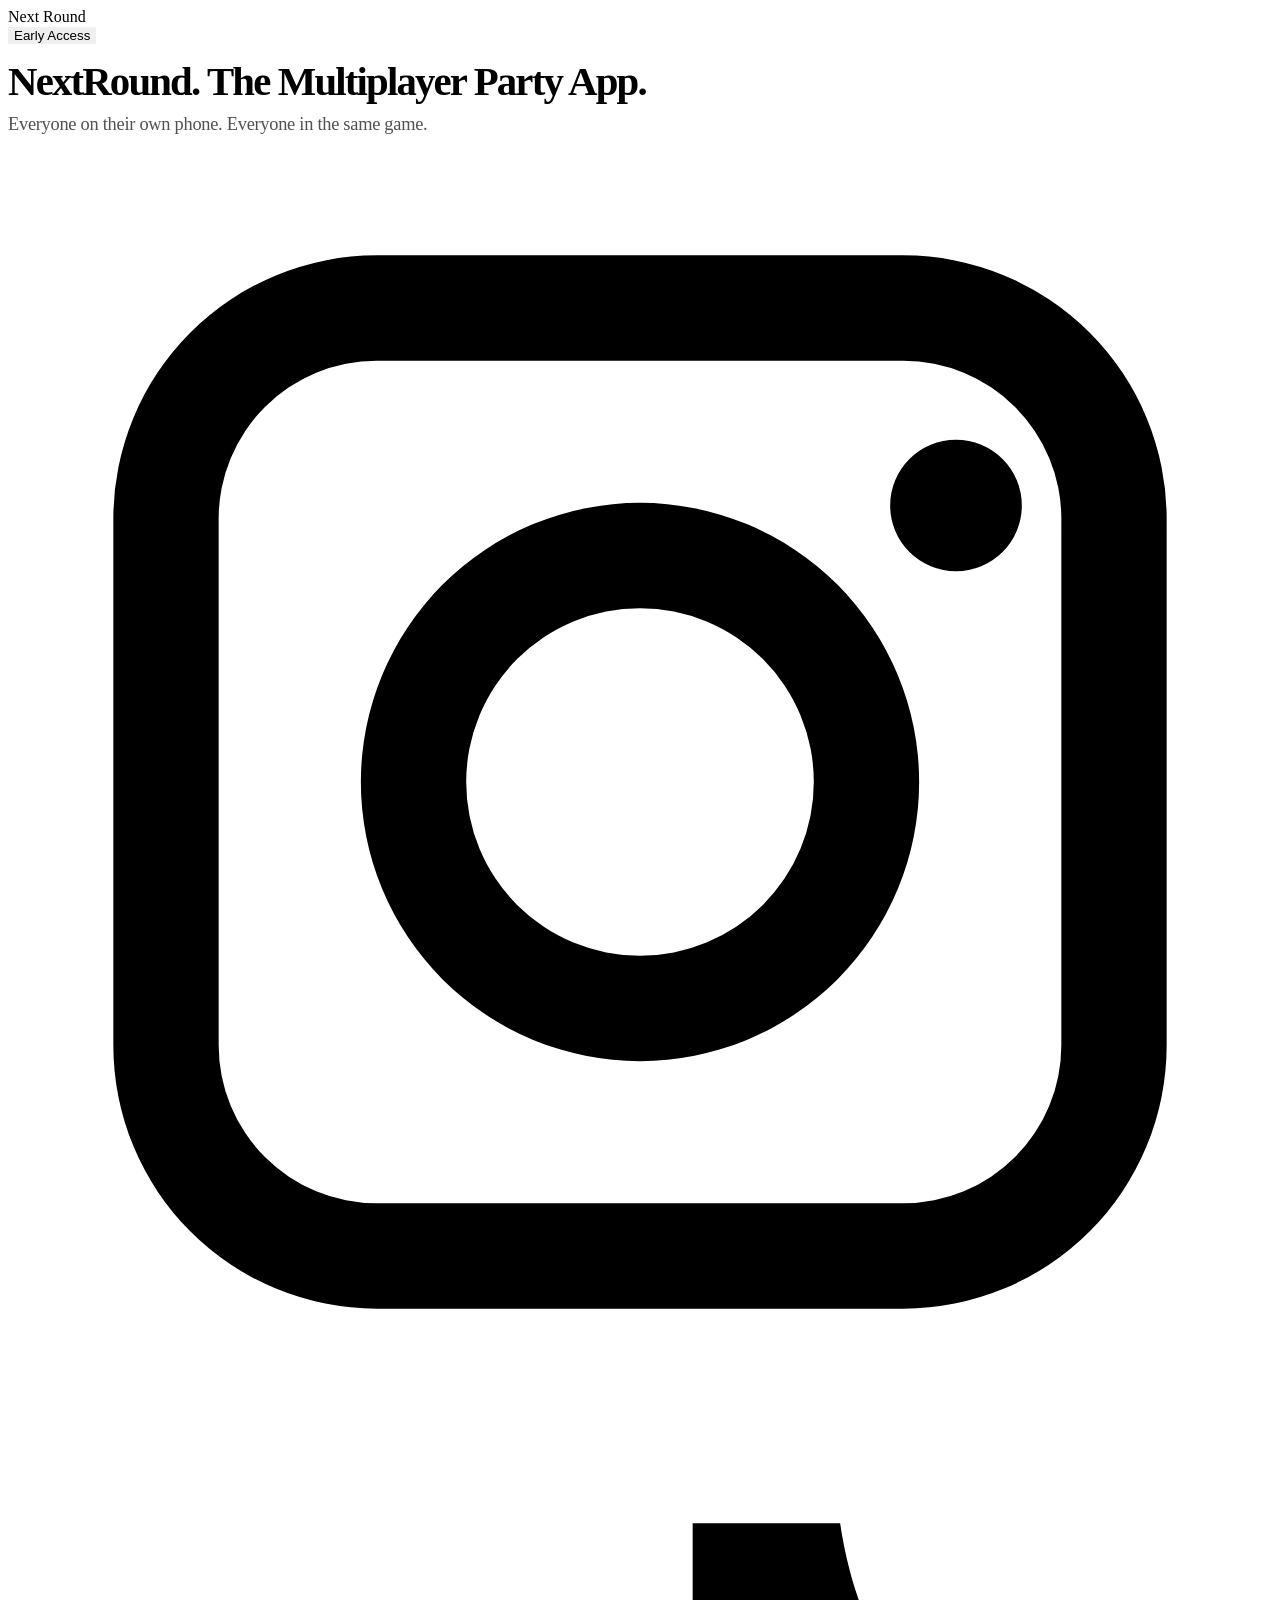
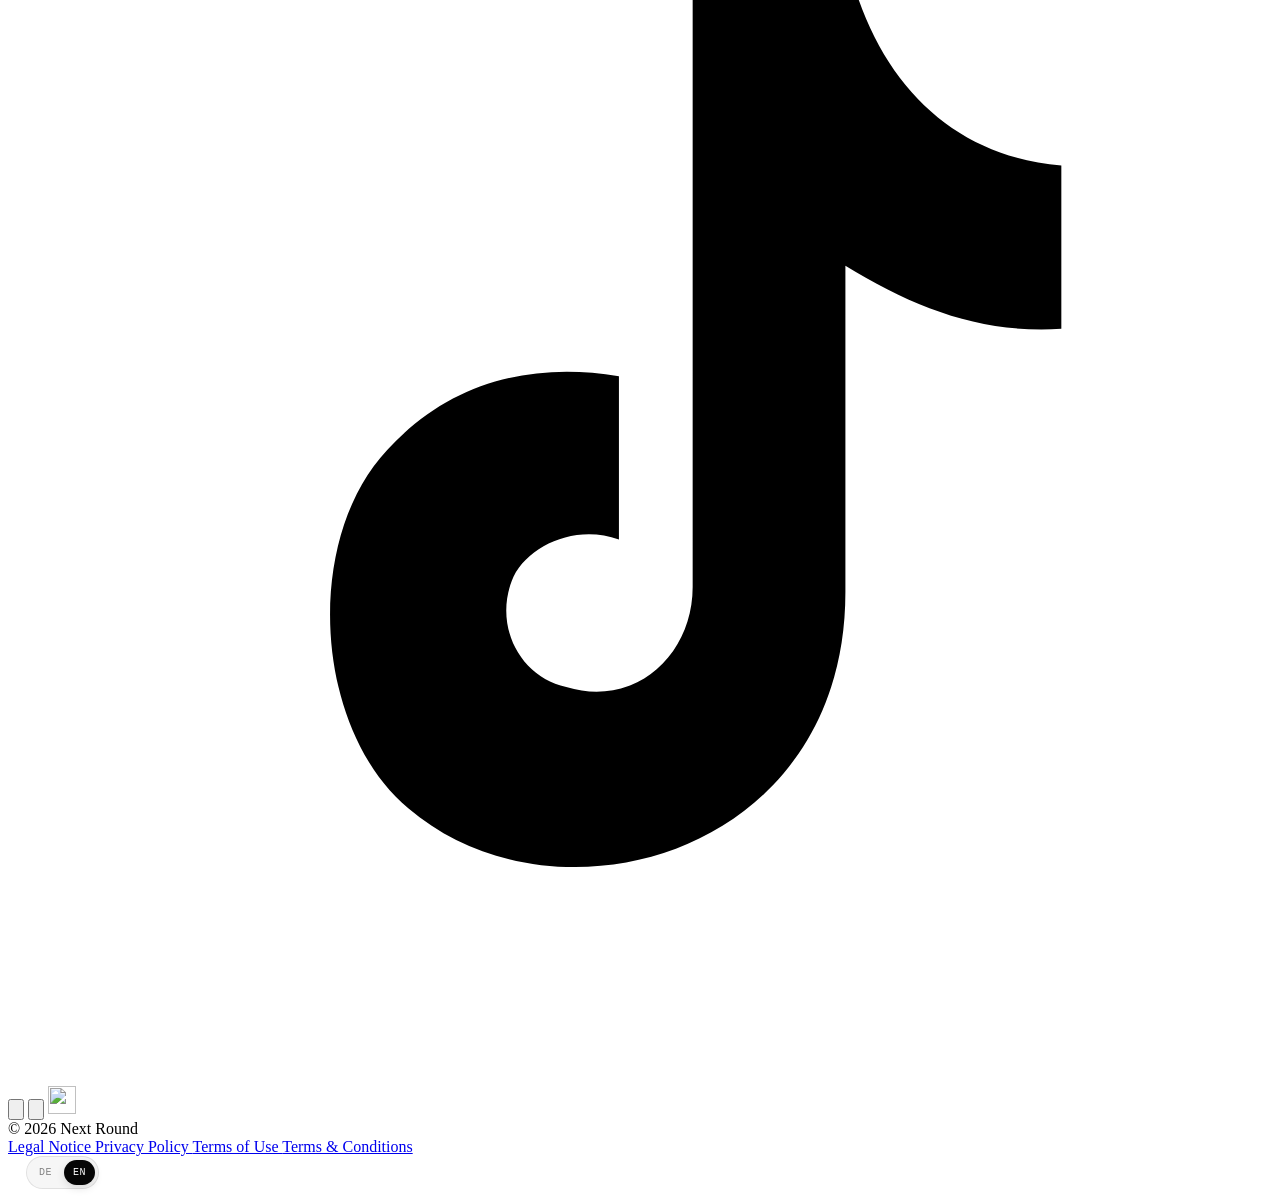
==== commit c76e7b0d: "Update index.html" ====
--- a/en/index.html
+++ b/en/index.html
@@ -38,6 +38,7 @@
     content="https://ntjourney.github.io/en/C109D335-EFBE-4BED-9522-CA814AA267DD.png"
   >
 
+  <!-- English version uses the CSS from the English folder -->
   <link rel="stylesheet" href="home.css">
 
   <style>
@@ -64,6 +65,10 @@
       opacity: .68;
     }
 
+    /* ---------------------------------
+       MODALS
+    --------------------------------- */
+
     .store-modal[hidden],
     .early-modal[hidden] {
       display: none;
@@ -87,6 +92,10 @@
       background: rgba(5, 5, 5, .42);
       backdrop-filter: blur(10px);
     }
+
+    /* ---------------------------------
+       STORE MODAL
+    --------------------------------- */
 
     .store-modal__card {
       position: relative;
@@ -119,7 +128,9 @@
       font-size: 24px;
       line-height: 1;
       cursor: pointer;
-      transition: transform .18s, background .18s;
+      transition:
+        transform .18s,
+        background .18s;
     }
 
     .store-modal__close:hover,
@@ -160,6 +171,8 @@
       font-size: 16px;
       line-height: 1.55;
     }
+
+    /* EARLY ACCESS BUTTON */
 
     .store-modal__status {
       display: inline-flex;
@@ -175,7 +188,9 @@
       font: 500 11px 'DM Mono', monospace;
       letter-spacing: .06em;
       cursor: pointer;
-      transition: transform .18s ease, box-shadow .18s ease;
+      transition:
+        transform .18s ease,
+        box-shadow .18s ease;
     }
 
     .store-modal__status:hover {
@@ -195,6 +210,10 @@
       background: #66dce8;
       box-shadow: 0 0 12px rgba(102, 220, 232, .9);
     }
+
+    /* ---------------------------------
+       EARLY ACCESS MODAL
+    --------------------------------- */
 
     .early-modal__card {
       position: relative;
@@ -276,7 +295,9 @@
       cursor: pointer;
       font: 500 13px 'DM Mono', monospace;
       letter-spacing: .025em;
-      transition: transform .18s, box-shadow .18s;
+      transition:
+        transform .18s,
+        box-shadow .18s;
     }
 
     .early-modal__button:hover {
@@ -314,10 +335,16 @@
       display: block;
     }
 
+    /* ---------------------------------
+       EARLY ACCESS HEADER BUTTON
+    --------------------------------- */
+
     .early-access-trigger {
       border: 0;
       cursor: pointer;
-      transition: transform .18s ease, box-shadow .18s ease;
+      transition:
+        transform .18s ease,
+        box-shadow .18s ease;
     }
 
     .early-access-trigger:hover {
@@ -325,12 +352,15 @@
       transform: translateY(-2px);
     }
 
-    /* Language switch */
+    /* ---------------------------------
+       LANGUAGE SWITCH
+    --------------------------------- */
+
     .language-switch {
       display: inline-flex;
       align-items: center;
       gap: 3px;
-      margin-left: auto;
+      margin-left: 18px;
       padding: 3px;
       border: 1px solid rgba(0, 0, 0, .09);
       border-radius: 999px;
@@ -349,7 +379,10 @@
       border-radius: 999px;
       color: rgba(5, 5, 5, .48);
       text-decoration: none;
-      transition: background .18s ease, color .18s ease, transform .18s ease;
+      transition:
+        background .18s ease,
+        color .18s ease,
+        transform .18s ease;
     }
 
     .language-switch a:hover {
@@ -363,7 +396,12 @@
       box-shadow: 0 3px 8px rgba(0, 0, 0, .12);
     }
 
+    /* ---------------------------------
+       MOBILE
+    --------------------------------- */
+
     @media(max-width: 600px) {
+
       .store-modal__card {
         padding: 42px 24px 30px;
         border-radius: 26px;
@@ -391,11 +429,22 @@
       }
     }
   </style>
+
+  <!-- Premium 3D Hero -->
+  <script>
+    const premiumHero = document.createElement('script');
+    premiumHero.src = 'hero-premium.js';
+    premiumHero.defer = true;
+    document.head.appendChild(premiumHero);
+  </script>
+
 </head>
 
 <body>
 
   <div class="page">
+
+    <!-- HEADER -->
 
     <header class="site-header">
 
@@ -414,7 +463,12 @@
 
     </header>
 
+
+    <!-- MAIN -->
+
     <main>
+
+      <!-- 3D HERO -->
 
       <section
         class="hero-3d"
@@ -423,7 +477,11 @@
         <div id="logo3d"></div>
       </section>
 
+
+      <!-- CLAIM -->
+
       <p class="claim">
+
         <span class="claim-main">
           NextRound. The Multiplayer Party App.
         </span>
@@ -431,7 +489,11 @@
         <span class="claim-sub">
           Everyone on their own phone. Everyone in the same game.
         </span>
+
       </p>
+
+
+      <!-- SOCIAL / STORE ICONS -->
 
       <div
         class="icon-row"
@@ -439,6 +501,7 @@
       >
 
         <!-- Instagram -->
+
         <a
           class="icon-button"
           href="https://www.instagram.com/nt_j0urney?igsh=Z3h2dmNkZ2piNjZh"
@@ -446,12 +509,19 @@
           rel="noopener"
           aria-label="Instagram"
         >
-          <svg viewBox="0 0 24 24" aria-hidden="true">
+
+          <svg
+            viewBox="0 0 24 24"
+            aria-hidden="true"
+          >
             <path d="M7 2h10a5 5 0 0 1 5 5v10a5 5 0 0 1-5 5H7a5 5 0 0 1-5-5V7a5 5 0 0 1 5-5Zm0 2a3 3 0 0 0-3 3v10a3 3 0 0 0 3 3h10a3 3 0 0 0 3-3V7a3 3 0 0 0-3-3H7Zm5 2.7A5.3 5.3 0 1 1 6.7 12 5.3 5.3 0 0 1 12 6.7Zm0 2A3.3 3.3 0 1 0 15.3 12 3.3 3.3 0 0 0 12 8.7ZM18 5.5a1.25 1.25 0 1 1 0 2.5 1.25 1.25 0 0 1 0-2.5Z"/>
           </svg>
+
         </a>
 
+
         <!-- TikTok -->
+
         <a
           class="icon-button"
           href="https://www.tiktok.com/@nt_journey?_r=1&_t=ZG-98kAqMVzl0T"
@@ -459,30 +529,45 @@
           rel="noopener"
           aria-label="TikTok"
         >
-          <svg viewBox="0 0 24 24" aria-hidden="true">
+
+          <svg
+            viewBox="0 0 24 24"
+            aria-hidden="true"
+          >
             <path d="M15.8 2c.4 2.7 1.9 4.4 4.2 4.6v3.1c-1.5.1-2.8-.4-4.1-1.2v6.2c0 5-5.5 6.5-8.3 4.1-1.8-1.5-2-5.1-.4-6.8 1.1-1.2 2.6-1.7 4.4-1.4v3.1c-.8-.3-1.7.1-2 .7-.4.9.1 1.9 1 2.1 1.3.4 2.4-.6 2.4-1.9V2h2.8Z"/>
           </svg>
+
         </a>
 
+
         <!-- App Store -->
+
         <button
           class="icon-button"
           type="button"
           data-store-modal
           aria-label="App Store"
         >
-          <svg viewBox="0 0 24 24" aria-hidden="true">
+
+          <svg
+            viewBox="0 0 24 24"
+            aria-hidden="true"
+          >
             <path d="M17.1 12.7c0-2.2 1.8-3.2 1.9-3.3-1-1.5-2.6-1.7-3.2-1.7-1.4-.1-2.7.8-3.4.8-.7 0-1.7-.8-2.8-.8-1.5 0-2.8.9-3.5 2.2-1.5 2.6-.4 6.4 1 8.4.7 1 1.5 2.1 2.6 2.1 1 0 1.4-.7 2.7-.7 1.2 0 1.6.7 2.7.7 1.1 0 1.8-1 2.5-2 .8-1.1 1.1-2.2 1.1-2.3-.1 0-2.1-.8-2.1-3.4ZM14.9 6.3c.6-.8 1-1.8.9-2.9-.9 0-2 .6-2.6 1.4-.6.7-1.1 1.8-1 2.8 1 .1 2-.5 2.7-1.3Z"/>
           </svg>
+
         </button>
 
+
         <!-- Google Play -->
+
         <button
           class="icon-button"
           type="button"
           data-store-modal
           aria-label="Google Play"
         >
+
           <svg
             class="play"
             viewBox="0 0 24 24"
@@ -490,9 +575,12 @@
           >
             <path d="M3.5 2.4 13.9 12 3.5 21.6c-.3-.4-.5-.9-.5-1.5V3.9c0-.6.2-1.1.5-1.5Zm11.9 11 2.5-2.3c.8.4 2.2 1.2 2.8 1.5.5.3.5.8 0 1.1l-2.8 1.5-2.5-2.4Zm-1.8.2-8.8 8.1c.4.2.9.2 1.4-.1l9.4-5.2-2-2.8Zm0-3.2 2-2.8-9.4-5.2c-.5-.3-1-.3-1.4-.1l8.8 8.1Z"/>
           </svg>
+
         </button>
 
+
         <!-- Web App -->
+
         <a
           class="icon-button"
           href="https://next-round-f1d727ea.base44.app/"
@@ -500,17 +588,22 @@
           rel="noopener"
           aria-label="Open NextRound Web App"
         >
+
           <img
             src="C109D335-EFBE-4BED-9522-CA814AA267DD.png"
             alt=""
             aria-hidden="true"
             style="width:28px;height:28px;object-fit:contain"
           >
+
         </a>
 
       </div>
 
     </main>
+
+
+    <!-- FOOTER -->
 
     <footer class="site-footer">
 
@@ -519,18 +612,37 @@
       </span>
 
       <nav>
-        <a href="impressum.html">Legal Notice</a>
-        <a href="datenschutz.html">Privacy Policy</a>
-        <a href="nutzungsbedingungen.html">Terms of Use</a>
-        <a href="agb.html">Terms & Conditions</a>
+
+        <a href="../impressum.html">
+          Legal Notice
+        </a>
+
+        <a href="../datenschutz.html">
+          Privacy Policy
+        </a>
+
+        <a href="../nutzungsbedingungen.html">
+          Terms of Use
+        </a>
+
+        <a href="../agb.html">
+          Terms &amp; Conditions
+        </a>
+
       </nav>
 
-      <!-- Language Switch -->
+
+      <!-- LANGUAGE SWITCH -->
+
       <div
         class="language-switch"
         aria-label="Language selection"
       >
-        <a href="../index.html" aria-label="German version">
+
+        <a
+          href="../index.html"
+          aria-label="German version"
+        >
           DE
         </a>
 
@@ -541,6 +653,7 @@
         >
           EN
         </span>
+
       </div>
 
     </footer>
@@ -548,7 +661,9 @@
   </div>
 
 
-  <!-- APP STORE / GOOGLE PLAY MODAL -->
+  <!-- =================================
+       APP STORE / GOOGLE PLAY MODAL
+  ================================= -->
 
   <div
     class="store-modal"
@@ -564,6 +679,7 @@
       data-close-modal
     ></div>
 
+
     <section class="store-modal__card">
 
       <button
@@ -575,32 +691,40 @@
         ×
       </button>
 
+
       <img
         class="store-modal__logo"
         src="C109D335-EFBE-4BED-9522-CA814AA267DD.png"
         alt="NextRound Logo"
       >
 
+
       <p class="store-modal__kicker">
         COMING SOON
       </p>
 
+
       <h2 id="modal-title">
         The app is coming soon.
       </h2>
+
 
       <p class="store-modal__text">
         We're working hard to get everything ready.<br>
         Stay tuned!
       </p>
+
 
       <button
         class="store-modal__status"
         type="button"
         data-open-early-from-store
       >
+
         <span></span>
+
         EARLY ACCESS
+
       </button>
 
     </section>
@@ -608,7 +732,9 @@
   </div>
 
 
-  <!-- EARLY ACCESS MODAL -->
+  <!-- =================================
+       EARLY ACCESS MODAL
+  ================================= -->
 
   <div
     class="early-modal"
@@ -624,6 +750,7 @@
       data-close-early
     ></div>
 
+
     <section class="early-modal__card">
 
       <button
@@ -635,24 +762,29 @@
         ×
       </button>
 
+
       <img
         class="early-modal__logo"
         src="C109D335-EFBE-4BED-9522-CA814AA267DD.png"
         alt="NextRound Logo"
       >
 
+
       <p class="early-modal__kicker">
         EARLY ACCESS
       </p>
 
+
       <h2 id="early-modal-title">
         Your next night starts here.
       </h2>
 
+
       <p class="early-modal__text">
-        Get Early Access and be the first to know when
-        NextRound and the online access become available.
+        Get Early Access and be among the first to know when
+        NextRound and online access become available.
       </p>
+
 
       <form
         class="early-modal__form"
@@ -668,15 +800,20 @@
           required
         >
 
+
         <button
           class="early-modal__button"
           type="submit"
         >
+
           <span></span>
+
           Secure Early Access
+
         </button>
 
       </form>
+
 
       <p
         class="early-modal__success"
@@ -685,13 +822,17 @@
         Thank you! The email connection will be available soon.
       </p>
 
+
       <p class="early-modal__privacy">
+
         By signing up, you agree that we may contact you by email
         about the release and web access. More information can be
         found in our
-        <a href="datenschutz.html">
+
+        <a href="../datenschutz.html">
           Privacy Policy
         </a>.
+
       </p>
 
     </section>
@@ -699,53 +840,73 @@
   </div>
 
 
+  <!-- =================================
+       JAVASCRIPT
+  ================================= -->
+
   <script>
 
-    /* Year */
+    /* ---------------------------------
+       YEAR
+    --------------------------------- */
 
     document.getElementById("year").textContent =
       new Date().getFullYear();
 
 
-    /* Store Modal */
+    /* ---------------------------------
+       STORE MODAL
+    --------------------------------- */
 
     const storeModal =
       document.getElementById("store-modal");
 
 
     const openStoreModal = () => {
+
       storeModal.hidden = false;
+
       document.body.style.overflow = "hidden";
+
     };
 
 
     const closeStoreModal = () => {
+
       storeModal.hidden = true;
+
       document.body.style.overflow = "";
+
     };
 
 
     document
       .querySelectorAll("[data-store-modal]")
       .forEach((button) => {
+
         button.addEventListener(
           "click",
           openStoreModal
         );
+
       });
 
 
     document
       .querySelectorAll("[data-close-modal]")
       .forEach((button) => {
+
         button.addEventListener(
           "click",
           closeStoreModal
         );
+
       });
 
 
-    /* Early Access Modal */
+    /* ---------------------------------
+       EARLY ACCESS MODAL
+    --------------------------------- */
 
     const earlyModal =
       document.getElementById("early-modal");
@@ -763,8 +924,11 @@
 
       document.body.style.overflow = "hidden";
 
+
       setTimeout(() => {
+
         earlyEmail.focus();
+
       }, 120);
 
     };
@@ -782,6 +946,10 @@
       });
 
 
+    /* ---------------------------------
+       EARLY ACCESS FROM STORE MODAL
+    --------------------------------- */
+
     document
       .querySelectorAll("[data-open-early-from-store]")
       .forEach((button) => {
@@ -791,6 +959,7 @@
           () => {
 
             closeStoreModal();
+
             openEarlyModal();
 
           }
@@ -798,6 +967,10 @@
 
       });
 
+
+    /* ---------------------------------
+       CLOSE EARLY ACCESS
+    --------------------------------- */
 
     const closeEarlyModal = () => {
 
@@ -825,11 +998,13 @@
       });
 
 
-    /*
-      IMPORTANT:
-      The email address is NOT stored or sent anywhere here.
-      This is intentionally unchanged.
-    */
+    /* ---------------------------------
+       EMAIL FORM
+       
+       IMPORTANT:
+       The email is intentionally NOT
+       stored or sent anywhere yet.
+    --------------------------------- */
 
     earlyForm.addEventListener(
       "submit",
@@ -845,18 +1020,24 @@
     );
 
 
-    /* ESC closes modals */
+    /* ---------------------------------
+       ESCAPE KEY
+    --------------------------------- */
 
     document.addEventListener(
       "keydown",
       (event) => {
 
-        if (event.key !== "Escape") return;
+        if (event.key !== "Escape") {
+          return;
+        }
+
 
         if (!storeModal.hidden) {
           closeStoreModal();
         }
 
+
         if (!earlyModal.hidden) {
           closeEarlyModal();
         }
@@ -865,7 +1046,10 @@
     );
 
 
-    /* Automatic Early Access popup */
+    /* ---------------------------------
+       AUTOMATIC EARLY ACCESS POPUP
+       AFTER 10 SECONDS
+    --------------------------------- */
 
     if (
       !sessionStorage.getItem(
@@ -882,11 +1066,5 @@
 
   </script>
 
-
-  <script
-    type="module"
-    src="hero-3d.js"
-  ></script>
-
 </body>
 </html>
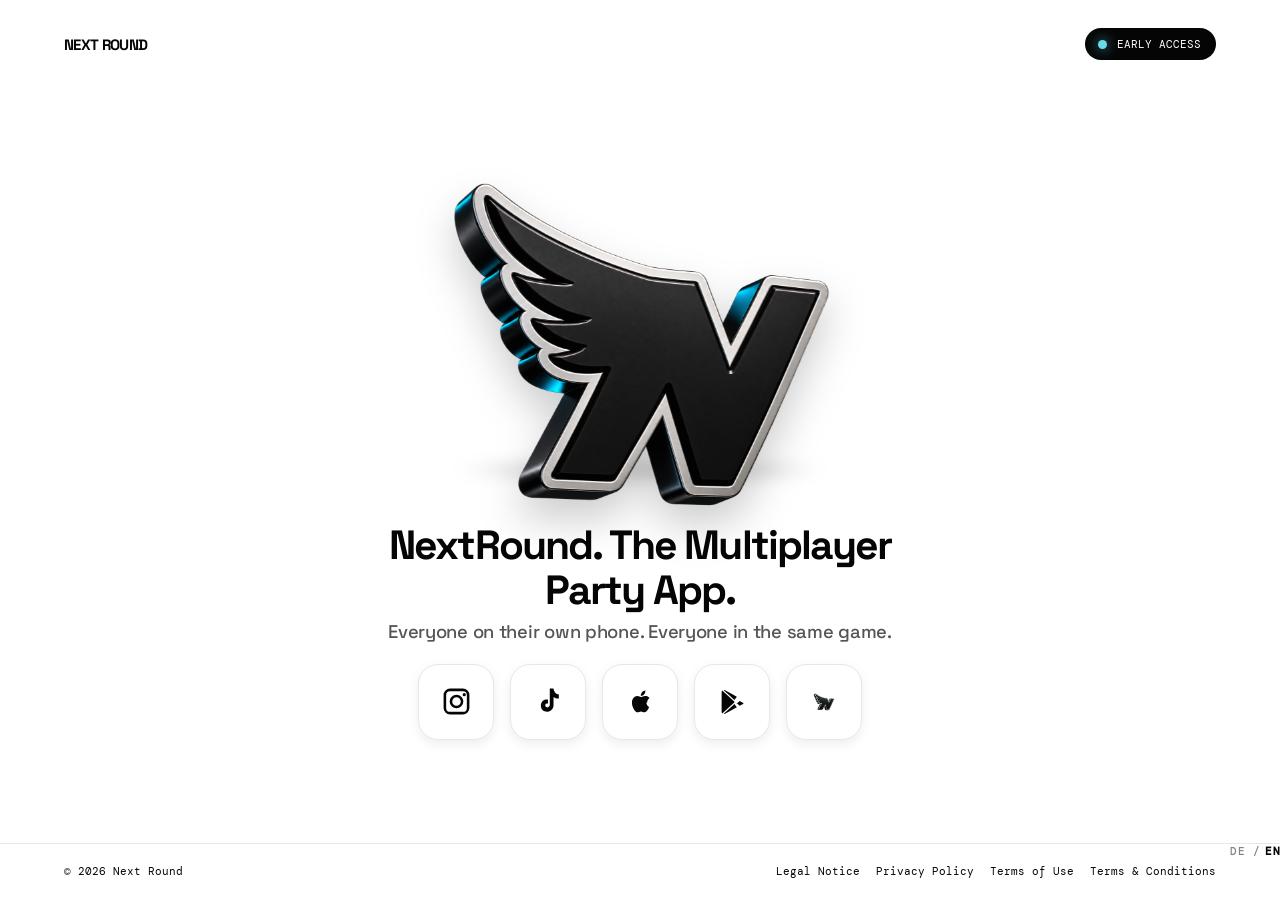
==== commit 70e0f3a4: "Update index.html" ====
--- a/en/index.html
+++ b/en/index.html
@@ -1046,23 +1046,6 @@
     );
 
 
-    /* ---------------------------------
-       AUTOMATIC EARLY ACCESS POPUP
-       AFTER 10 SECONDS
-    --------------------------------- */
-
-    if (
-      !sessionStorage.getItem(
-        "nextRoundEarlyModalClosed"
-      )
-    ) {
-
-      setTimeout(
-        openEarlyModal,
-        10000
-      );
-
-    }
 
   </script>
 
--- a/en/home.css
+++ b/en/home.css
@@ -0,0 +1,7 @@
+@import url("../home.css");
+
+.site-footer { position: relative !important; }
+.site-footer .language-switch { position: absolute !important; top: 0 !important; right: 0 !important; display: inline-flex !important; align-items: center !important; gap: 5px !important; margin: 0 !important; padding: 0 !important; border: 0 !important; border-radius: 0 !important; background: transparent !important; box-shadow: none !important; font: 500 11px 'DM Mono', monospace !important; letter-spacing: .04em !important; }
+.site-footer .language-switch a, .site-footer .language-switch span { display: inline !important; min-width: 0 !important; width: auto !important; height: auto !important; padding: 0 !important; border-radius: 0 !important; background: transparent !important; box-shadow: none !important; color: rgba(5,5,5,.5) !important; text-decoration: none !important; }
+.site-footer .language-switch a::after { content: ' /'; }
+.site-footer .language-switch .active { background: transparent !important; box-shadow: none !important; color: #050505 !important; font-weight: 700 !important; }
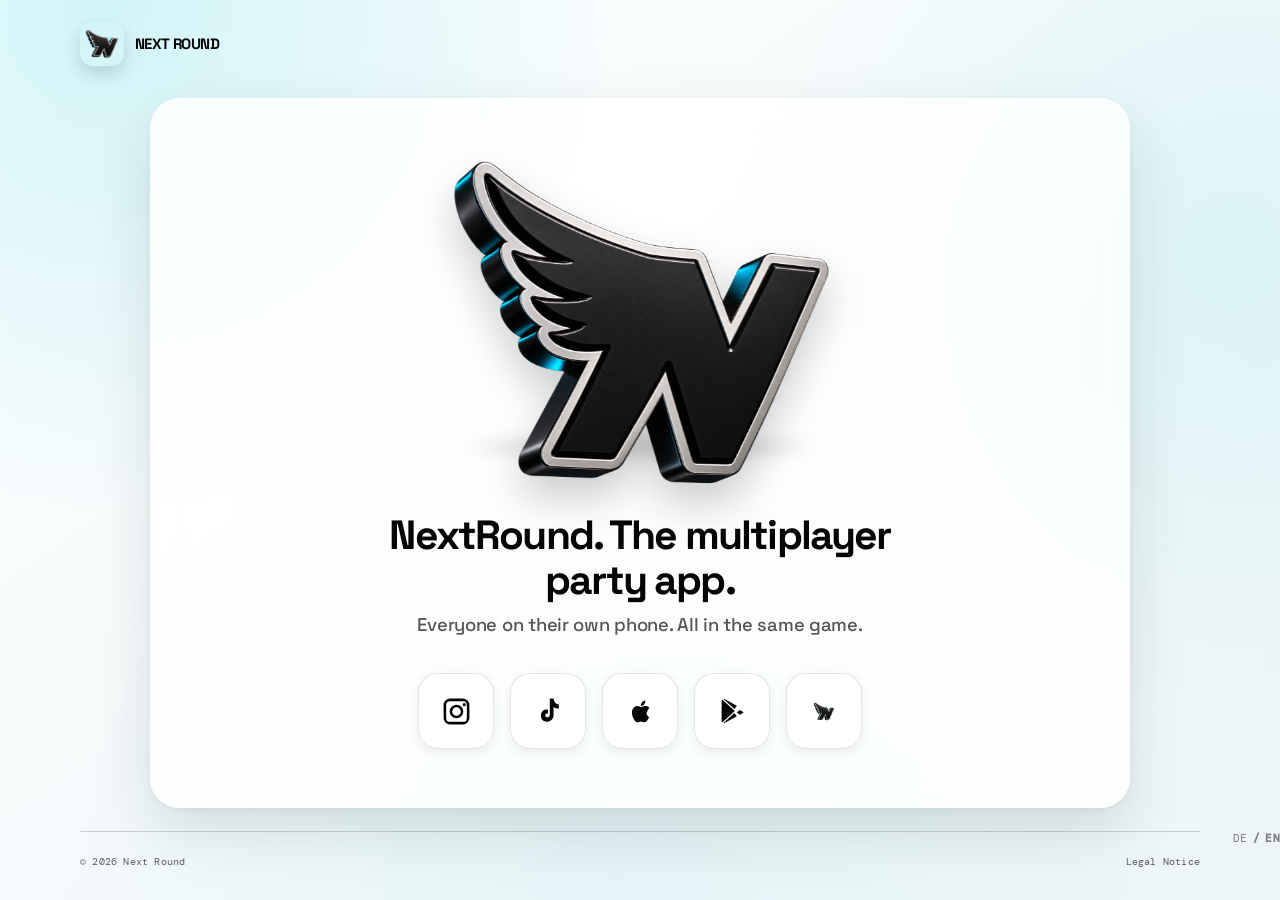
==== commit 1d2cbb23: "Update index.html" ====
--- a/en/index.html
+++ b/en/index.html
@@ -3,19 +3,19 @@
 <head>
   <meta charset="utf-8">
   <meta name="viewport" content="width=device-width,initial-scale=1">
-  <meta name="theme-color" content="#ffffff">
-
-  <title>NextRound. The Multiplayer Party App.</title>
+  <meta name="theme-color" content="#edf5f6">
+
+  <title>NextRound. The multiplayer party app.</title>
 
   <meta
     name="description"
-    content="NextRound. The multiplayer party app. Everyone on their own phone. Everyone in the same game."
-  >
-
-  <meta property="og:title" content="NextRound. The Multiplayer Party App.">
+    content="NextRound. The multiplayer party app. Everyone on their own phone. All in the same game."
+  >
+
+  <meta property="og:title" content="NextRound. The multiplayer party app.">
   <meta
     property="og:description"
-    content="Everyone on their own phone. Everyone in the same game."
+    content="Everyone on their own phone. All in the same game."
   >
   <meta property="og:type" content="website">
   <meta
@@ -25,77 +25,81 @@
   <meta property="og:image:alt" content="NextRound Logo">
 
   <meta name="twitter:card" content="summary_large_image">
-  <meta
-    name="twitter:title"
-    content="NextRound. The Multiplayer Party App."
-  >
+  <meta name="twitter:title" content="NextRound. The multiplayer party app.">
   <meta
     name="twitter:description"
-    content="Everyone on their own phone. Everyone in the same game."
+    content="Everyone on their own phone. All in the same game."
   >
   <meta
     name="twitter:image"
     content="https://ntjourney.github.io/en/C109D335-EFBE-4BED-9522-CA814AA267DD.png"
   >
 
-  <!-- English version uses the CSS from the English folder -->
+  <link rel="alternate" hreflang="de" href="https://ntjourney.github.io/">
+  <link rel="alternate" hreflang="en" href="https://ntjourney.github.io/en/">
+  <link rel="alternate" hreflang="x-default" href="https://ntjourney.github.io/">
+
+  <!-- styles.css: global legal styles -->
+  <!-- home.css: hero, buttons and homepage elements -->
+  <link rel="stylesheet" href="styles.css">
   <link rel="stylesheet" href="home.css">
 
   <style>
-    .claim {
-      line-height: 1.1;
-    }
-
-    .claim-main,
-    .claim-sub {
-      display: block;
-    }
-
-    .claim-main {
-      font-size: clamp(1.55rem, 3.2vw, 2.55rem);
+    /* Language switcher in footer */
+    .language-switch {
+      display: flex;
+      align-items: center;
+      gap: 8px;
+      font: 500 11px "DM Mono", monospace;
+      letter-spacing: .04em;
+      text-transform: uppercase;
+    }
+
+    .language-active,
+    .language-separator {
+      color: #050505;
       font-weight: 700;
-      letter-spacing: -.045em;
-    }
-
-    .claim-sub {
-      margin-top: .55rem;
-      font-size: clamp(.95rem, 1.45vw, 1.15rem);
-      font-weight: 500;
-      letter-spacing: -.015em;
-      opacity: .68;
-    }
-
-    /* ---------------------------------
-       MODALS
-    --------------------------------- */
-
-    .store-modal[hidden],
-    .early-modal[hidden] {
+    }
+
+    .language-switch a {
+      color: #777;
+      font-weight: 400;
+      text-decoration: none;
+      transition: color .18s ease;
+    }
+
+    .language-switch a:hover {
+      color: #168e99;
+      text-decoration: underline;
+      text-decoration-color: #66dce8;
+    }
+
+    /* Prevent previously generated separators */
+    .language-switch::before,
+    .language-switch::after,
+    .language-switch *::before,
+    .language-switch *::after {
+      content: none !important;
+      display: none !important;
+    }
+
+    /* Store modal */
+    .store-modal[hidden] {
       display: none;
     }
 
-    .store-modal,
-    .early-modal {
+    .store-modal {
       position: fixed;
       z-index: 1000;
       inset: 0;
     }
 
-    .early-modal {
-      z-index: 1100;
-    }
-
-    .store-modal__backdrop,
-    .early-modal__backdrop {
+    .store-modal__backdrop {
       position: absolute;
       inset: 0;
       background: rgba(5, 5, 5, .42);
       backdrop-filter: blur(10px);
     }
-
-    /* ---------------------------------
-       STORE MODAL
-    --------------------------------- */
 
     .store-modal__card {
       position: relative;
@@ -112,8 +116,7 @@
       text-align: center;
     }
 
-    .store-modal__close,
-    .early-modal__close {
+    .store-modal__close {
       position: absolute;
       top: 17px;
       right: 17px;
@@ -128,13 +131,10 @@
       font-size: 24px;
       line-height: 1;
       cursor: pointer;
-      transition:
-        transform .18s,
-        background .18s;
-    }
-
-    .store-modal__close:hover,
-    .early-modal__close:hover {
+      transition: transform .18s ease, background .18s ease;
+    }
+
+    .store-modal__close:hover {
       background: #e7e7e7;
       transform: scale(1.06);
     }
@@ -148,11 +148,10 @@
       filter: drop-shadow(0 14px 12px rgba(0, 0, 0, .22));
     }
 
-    .store-modal__kicker,
-    .early-modal__kicker {
+    .store-modal__kicker {
       margin: 0 0 10px;
       color: #35bccc;
-      font: 500 11px 'DM Mono', monospace;
+      font: 500 11px "DM Mono", monospace;
       letter-spacing: .14em;
     }
 
@@ -172,236 +171,7 @@
       line-height: 1.55;
     }
 
-    /* EARLY ACCESS BUTTON */
-
-    .store-modal__status {
-      display: inline-flex;
-      align-items: center;
-      justify-content: center;
-      gap: 9px;
-      padding: 12px 20px;
-      border: 0;
-      border-radius: 999px;
-      background: #050505;
-      box-shadow: 0 8px 18px rgba(0, 0, 0, .14);
-      color: #fff;
-      font: 500 11px 'DM Mono', monospace;
-      letter-spacing: .06em;
-      cursor: pointer;
-      transition:
-        transform .18s ease,
-        box-shadow .18s ease;
-    }
-
-    .store-modal__status:hover {
-      box-shadow: 0 13px 26px rgba(24, 174, 187, .26);
-      transform: translateY(-2px);
-    }
-
-    .store-modal__status:active {
-      transform: translateY(0);
-    }
-
-    .store-modal__status span,
-    .early-modal__button span {
-      width: 8px;
-      height: 8px;
-      border-radius: 50%;
-      background: #66dce8;
-      box-shadow: 0 0 12px rgba(102, 220, 232, .9);
-    }
-
-    /* ---------------------------------
-       EARLY ACCESS MODAL
-    --------------------------------- */
-
-    .early-modal__card {
-      position: relative;
-      z-index: 1;
-      top: 50%;
-      left: 50%;
-      width: min(calc(100vw - 32px), 520px);
-      padding: 42px 38px 32px;
-      border: 1px solid rgba(255, 255, 255, .9);
-      border-radius: 32px;
-      background: rgba(255, 255, 255, .98);
-      box-shadow:
-        0 30px 90px rgba(4, 22, 25, .28),
-        0 2px 8px rgba(0, 0, 0, .08);
-      transform: translate(-50%, -50%);
-      text-align: center;
-    }
-
-    .early-modal__logo {
-      display: block;
-      width: 112px;
-      height: 112px;
-      margin: 0 auto 20px;
-      object-fit: contain;
-      filter: drop-shadow(0 15px 14px rgba(0, 0, 0, .22));
-    }
-
-    .early-modal h2 {
-      max-width: 390px;
-      margin: 0 auto;
-      color: #050505;
-      font-size: clamp(31px, 6vw, 43px);
-      font-weight: 700;
-      letter-spacing: -.065em;
-      line-height: 1.02;
-    }
-
-    .early-modal__text {
-      max-width: 400px;
-      margin: 16px auto 25px;
-      color: rgba(5, 5, 5, .66);
-      font-size: 15px;
-      line-height: 1.6;
-    }
-
-    .early-modal__form {
-      display: grid;
-      gap: 11px;
-    }
-
-    .early-modal__input {
-      width: 100%;
-      min-height: 55px;
-      padding: 0 18px;
-      border: 1px solid #dedede;
-      border-radius: 17px;
-      outline: 0;
-      background: #fff;
-      color: #050505;
-      font: 500 16px 'Space Grotesk', Arial, sans-serif;
-    }
-
-    .early-modal__input:focus {
-      border-color: #66dce8;
-      box-shadow: 0 0 0 4px rgba(102, 220, 232, .2);
-    }
-
-    .early-modal__button {
-      display: flex;
-      min-height: 56px;
-      align-items: center;
-      justify-content: center;
-      gap: 10px;
-      border: 1px solid #050505;
-      border-radius: 999px;
-      background: #050505;
-      box-shadow: 0 10px 22px rgba(0, 0, 0, .16);
-      color: #fff;
-      cursor: pointer;
-      font: 500 13px 'DM Mono', monospace;
-      letter-spacing: .025em;
-      transition:
-        transform .18s,
-        box-shadow .18s;
-    }
-
-    .early-modal__button:hover {
-      box-shadow: 0 13px 26px rgba(24, 174, 187, .26);
-      transform: translateY(-2px);
-    }
-
-    .early-modal__privacy {
-      margin: 15px 3px 0;
-      color: rgba(5, 5, 5, .55);
-      font-size: 10px;
-      line-height: 1.55;
-    }
-
-    .early-modal__privacy a {
-      color: #050505;
-      text-decoration-color: #66dce8;
-      text-underline-offset: 3px;
-    }
-
-    .early-modal__success {
-      display: none;
-      padding: 7px 0 4px;
-      color: #168e99;
-      font-size: 14px;
-      font-weight: 600;
-    }
-
-    .early-modal.is-success .early-modal__form,
-    .early-modal.is-success .early-modal__privacy {
-      display: none;
-    }
-
-    .early-modal.is-success .early-modal__success {
-      display: block;
-    }
-
-    /* ---------------------------------
-       EARLY ACCESS HEADER BUTTON
-    --------------------------------- */
-
-    .early-access-trigger {
-      border: 0;
-      cursor: pointer;
-      transition:
-        transform .18s ease,
-        box-shadow .18s ease;
-    }
-
-    .early-access-trigger:hover {
-      box-shadow: 0 10px 22px rgba(24, 174, 187, .28);
-      transform: translateY(-2px);
-    }
-
-    /* ---------------------------------
-       LANGUAGE SWITCH
-    --------------------------------- */
-
-    .language-switch {
-      display: inline-flex;
-      align-items: center;
-      gap: 3px;
-      margin-left: 18px;
-      padding: 3px;
-      border: 1px solid rgba(0, 0, 0, .09);
-      border-radius: 999px;
-      background: rgba(0, 0, 0, .035);
-      font: 500 10px 'DM Mono', monospace;
-      letter-spacing: .04em;
-    }
-
-    .language-switch a,
-    .language-switch span {
-      display: inline-flex;
-      align-items: center;
-      justify-content: center;
-      min-width: 31px;
-      height: 25px;
-      border-radius: 999px;
-      color: rgba(5, 5, 5, .48);
-      text-decoration: none;
-      transition:
-        background .18s ease,
-        color .18s ease,
-        transform .18s ease;
-    }
-
-    .language-switch a:hover {
-      color: #050505;
-      transform: translateY(-1px);
-    }
-
-    .language-switch .active {
-      background: #050505;
-      color: #fff;
-      box-shadow: 0 3px 8px rgba(0, 0, 0, .12);
-    }
-
-    /* ---------------------------------
-       MOBILE
-    --------------------------------- */
-
-    @media(max-width: 600px) {
-
+    @media (max-width: 680px) {
       .store-modal__card {
         padding: 42px 24px 30px;
         border-radius: 26px;
@@ -412,258 +182,131 @@
         height: 105px;
         margin-bottom: 20px;
       }
-
-      .early-modal__card {
-        padding: 38px 24px 28px;
-        border-radius: 27px;
-      }
-
-      .early-modal__logo {
-        width: 100px;
-        height: 100px;
-        margin-bottom: 17px;
-      }
-
-      .language-switch {
-        margin-left: 12px;
-      }
     }
   </style>
-
-  <!-- Premium 3D Hero -->
-  <script>
-    const premiumHero = document.createElement('script');
-    premiumHero.src = 'hero-premium.js';
-    premiumHero.defer = true;
-    document.head.appendChild(premiumHero);
-  </script>
-
 </head>
 
 <body>
-
-  <div class="page">
-
-    <!-- HEADER -->
+  <div class="site">
 
     <header class="site-header">
-
-      <div class="brand">
-        Next Round
+      <div class="header-inner">
+        <a href="index.html" class="brand" aria-label="NextRound homepage">
+          <span class="brand-logo">
+            <img
+              src="C109D335-EFBE-4BED-9522-CA814AA267DD.png"
+              alt="NextRound Logo"
+            >
+          </span>
+
+          <span class="brand-text">
+            <span class="brand-name">Next Round</span>
+          </span>
+        </a>
       </div>
-
-      <button
-        class="status early-access-trigger"
-        type="button"
-        data-open-early
-      >
-        <span class="dot"></span>
-        Early Access
-      </button>
-
     </header>
 
-
-    <!-- MAIN -->
-
-    <main>
-
-      <!-- 3D HERO -->
-
-      <section
-        class="hero-3d"
-        aria-label="Rotating Next Round N logo"
-      >
-        <div id="logo3d"></div>
+    <main class="site-main homepage-main">
+      <section class="section homepage-section">
+
+        <section class="hero-3d" aria-label="Rotating NextRound N logo">
+          <div id="logo3d"></div>
+        </section>
+
+        <p class="claim">
+          <span class="claim-main">
+            NextRound. The multiplayer party app.
+          </span>
+
+          <span class="claim-sub">
+            Everyone on their own phone. All in the same game.
+          </span>
+        </p>
+
+        <div class="icon-row" aria-label="NextRound links">
+
+          <a
+            class="icon-button"
+            href="https://www.instagram.com/nt_j0urney?igsh=Z3h2dmNkZ2piNjZh"
+            target="_blank"
+            rel="noopener"
+            aria-label="Instagram"
+          >
+            <svg viewBox="0 0 24 24" aria-hidden="true">
+              <path d="M7 2h10a5 5 0 0 1 5 5v10a5 5 0 0 1-5 5H7a5 5 0 0 1-5-5V7a5 5 0 0 1 5-5Zm0 2a3 3 0 0 0-3 3v10a3 3 0 0 0 3 3h10a3 3 0 0 0 3-3V7a3 3 0 0 0-3-3H7Zm5 2.7A5.3 5.3 0 1 1 6.7 12 5.3 5.3 0 0 1 12 6.7Zm0 2A3.3 3.3 0 1 0 15.3 12 3.3 3.3 0 0 0 12 8.7ZM18 5.5a1.25 1.25 0 1 1 0 2.5 1.25 1.25 0 0 1 0-2.5Z"/>
+            </svg>
+          </a>
+
+          <a
+            class="icon-button"
+            href="https://www.tiktok.com/@nt_journey?_r=1&_t=ZG-98kAqMVzl0T"
+            target="_blank"
+            rel="noopener"
+            aria-label="TikTok"
+          >
+            <svg viewBox="0 0 24 24" aria-hidden="true">
+              <path d="M15.8 2c.4 2.7 1.9 4.4 4.2 4.6v3.1c-1.5.1-2.8-.4-4.1-1.2v6.2c0 5-5.5 6.5-8.3 4.1-1.8-1.5-2-5.1-.4-6.8 1.1-1.2 2.6-1.7 4.4-1.4v3.1c-.8-.3-1.7.1-2 .7-.4.9.1 1.9 1 2.1 1.3.4 2.4-.6 2.4-1.9V2h2.8Z"/>
+            </svg>
+          </a>
+
+          <button
+            class="icon-button"
+            type="button"
+            data-store-modal
+            aria-label="App Store"
+          >
+            <svg viewBox="0 0 24 24" aria-hidden="true">
+              <path d="M17.1 12.7c0-2.2 1.8-3.2 1.9-3.3-1-1.5-2.6-1.7-3.2-1.7-1.4-.1-2.7.8-3.4.8-.7 0-1.7-.8-2.8-.8-1.5 0-2.8.9-3.5 2.2-1.5 2.6-.4 6.4 1 8.4.7 1 1.5 2.1 2.6 2.1 1 0 1.4-.7 2.7-.7 1.2 0 1.6.7 2.7.7 1.1 0 1.8-1 2.5-2 .8-1.1 1.1-2.2 1.1-2.3-.1 0-2.1-.8-2.1-3.4ZM14.9 6.3c.6-.8 1-1.8.9-2.9-.9 0-2 .6-2.6 1.4-.6.7-1.1 1.8-1 2.8 1 .1 2-.5 2.7-1.3Z"/>
+            </svg>
+          </button>
+
+          <button
+            class="icon-button"
+            type="button"
+            data-store-modal
+            aria-label="Google Play"
+          >
+            <svg class="play" viewBox="0 0 24 24" aria-hidden="true">
+              <path d="M3.5 2.4 13.9 12 3.5 21.6c-.3-.4-.5-.9-.5-1.5V3.9c0-.6.2-1.1.5-1.5Zm11.9 11 2.5-2.3c.8.4 2.2 1.2 2.8 1.5.5.3.5.8 0 1.1l-2.8 1.5-2.5-2.4Zm-1.8.2-8.8 8.1c.4.2.9.2 1.4-.1l9.4-5.2-2-2.8Zm0-3.2 2-2.8-9.4-5.2c-.5-.3-1-.3-1.4-.1l8.8 8.1Z"/>
+            </svg>
+          </button>
+
+          <a
+            class="icon-button"
+            href="https://next-round-f1d727ea.base44.app/"
+            target="_blank"
+            rel="noopener"
+            aria-label="Open the NextRound web app"
+          >
+            <img
+              src="C109D335-EFBE-4BED-9522-CA814AA267DD.png"
+              alt=""
+              aria-hidden="true"
+              style="width:28px;height:28px;object-fit:contain"
+            >
+          </a>
+
+        </div>
       </section>
-
-
-      <!-- CLAIM -->
-
-      <p class="claim">
-
-        <span class="claim-main">
-          NextRound. The Multiplayer Party App.
-        </span>
-
-        <span class="claim-sub">
-          Everyone on their own phone. Everyone in the same game.
-        </span>
-
-      </p>
-
-
-      <!-- SOCIAL / STORE ICONS -->
-
-      <div
-        class="icon-row"
-        aria-label="Next Round Links"
-      >
-
-        <!-- Instagram -->
-
-        <a
-          class="icon-button"
-          href="https://www.instagram.com/nt_j0urney?igsh=Z3h2dmNkZ2piNjZh"
-          target="_blank"
-          rel="noopener"
-          aria-label="Instagram"
-        >
-
-          <svg
-            viewBox="0 0 24 24"
-            aria-hidden="true"
-          >
-            <path d="M7 2h10a5 5 0 0 1 5 5v10a5 5 0 0 1-5 5H7a5 5 0 0 1-5-5V7a5 5 0 0 1 5-5Zm0 2a3 3 0 0 0-3 3v10a3 3 0 0 0 3 3h10a3 3 0 0 0 3-3V7a3 3 0 0 0-3-3H7Zm5 2.7A5.3 5.3 0 1 1 6.7 12 5.3 5.3 0 0 1 12 6.7Zm0 2A3.3 3.3 0 1 0 15.3 12 3.3 3.3 0 0 0 12 8.7ZM18 5.5a1.25 1.25 0 1 1 0 2.5 1.25 1.25 0 0 1 0-2.5Z"/>
-          </svg>
-
-        </a>
-
-
-        <!-- TikTok -->
-
-        <a
-          class="icon-button"
-          href="https://www.tiktok.com/@nt_journey?_r=1&_t=ZG-98kAqMVzl0T"
-          target="_blank"
-          rel="noopener"
-          aria-label="TikTok"
-        >
-
-          <svg
-            viewBox="0 0 24 24"
-            aria-hidden="true"
-          >
-            <path d="M15.8 2c.4 2.7 1.9 4.4 4.2 4.6v3.1c-1.5.1-2.8-.4-4.1-1.2v6.2c0 5-5.5 6.5-8.3 4.1-1.8-1.5-2-5.1-.4-6.8 1.1-1.2 2.6-1.7 4.4-1.4v3.1c-.8-.3-1.7.1-2 .7-.4.9.1 1.9 1 2.1 1.3.4 2.4-.6 2.4-1.9V2h2.8Z"/>
-          </svg>
-
-        </a>
-
-
-        <!-- App Store -->
-
-        <button
-          class="icon-button"
-          type="button"
-          data-store-modal
-          aria-label="App Store"
-        >
-
-          <svg
-            viewBox="0 0 24 24"
-            aria-hidden="true"
-          >
-            <path d="M17.1 12.7c0-2.2 1.8-3.2 1.9-3.3-1-1.5-2.6-1.7-3.2-1.7-1.4-.1-2.7.8-3.4.8-.7 0-1.7-.8-2.8-.8-1.5 0-2.8.9-3.5 2.2-1.5 2.6-.4 6.4 1 8.4.7 1 1.5 2.1 2.6 2.1 1 0 1.4-.7 2.7-.7 1.2 0 1.6.7 2.7.7 1.1 0 1.8-1 2.5-2 .8-1.1 1.1-2.2 1.1-2.3-.1 0-2.1-.8-2.1-3.4ZM14.9 6.3c.6-.8 1-1.8.9-2.9-.9 0-2 .6-2.6 1.4-.6.7-1.1 1.8-1 2.8 1 .1 2-.5 2.7-1.3Z"/>
-          </svg>
-
-        </button>
-
-
-        <!-- Google Play -->
-
-        <button
-          class="icon-button"
-          type="button"
-          data-store-modal
-          aria-label="Google Play"
-        >
-
-          <svg
-            class="play"
-            viewBox="0 0 24 24"
-            aria-hidden="true"
-          >
-            <path d="M3.5 2.4 13.9 12 3.5 21.6c-.3-.4-.5-.9-.5-1.5V3.9c0-.6.2-1.1.5-1.5Zm11.9 11 2.5-2.3c.8.4 2.2 1.2 2.8 1.5.5.3.5.8 0 1.1l-2.8 1.5-2.5-2.4Zm-1.8.2-8.8 8.1c.4.2.9.2 1.4-.1l9.4-5.2-2-2.8Zm0-3.2 2-2.8-9.4-5.2c-.5-.3-1-.3-1.4-.1l8.8 8.1Z"/>
-          </svg>
-
-        </button>
-
-
-        <!-- Web App -->
-
-        <a
-          class="icon-button"
-          href="https://next-round-f1d727ea.base44.app/"
-          target="_blank"
-          rel="noopener"
-          aria-label="Open NextRound Web App"
-        >
-
-          <img
-            src="C109D335-EFBE-4BED-9522-CA814AA267DD.png"
-            alt=""
-            aria-hidden="true"
-            style="width:28px;height:28px;object-fit:contain"
-          >
-
-        </a>
-
+    </main>
+
+    <footer class="site-footer">
+      <div class="footer-inner">
+        <div>© <span id="year"></span> Next Round</div>
+
+        <div class="language-switch" aria-label="Language">
+          <a href="../index.html" lang="de">DE</a>
+          <span class="language-separator" aria-hidden="true">/</span>
+          <span class="language-active">EN</span>
+        </div>
+
+        <nav class="footer-links" aria-label="Legal">
+          <a href="legal.html">Legal Notice</a>
+        </nav>
       </div>
-
-    </main>
-
-
-    <!-- FOOTER -->
-
-    <footer class="site-footer">
-
-      <span>
-        © <span id="year"></span> Next Round
-      </span>
-
-      <nav>
-
-        <a href="../impressum.html">
-          Legal Notice
-        </a>
-
-        <a href="../datenschutz.html">
-          Privacy Policy
-        </a>
-
-        <a href="../nutzungsbedingungen.html">
-          Terms of Use
-        </a>
-
-        <a href="../agb.html">
-          Terms &amp; Conditions
-        </a>
-
-      </nav>
-
-
-      <!-- LANGUAGE SWITCH -->
-
-      <div
-        class="language-switch"
-        aria-label="Language selection"
-      >
-
-        <a
-          href="../index.html"
-          aria-label="German version"
-        >
-          DE
-        </a>
-
-        <span
-          class="active"
-          aria-current="page"
-          aria-label="English version"
-        >
-          EN
-        </span>
-
-      </div>
-
     </footer>
 
   </div>
-
-
-  <!-- =================================
-       APP STORE / GOOGLE PLAY MODAL
-  ================================= -->
 
   <div
     class="store-modal"
@@ -673,15 +316,9 @@
     aria-modal="true"
     aria-labelledby="modal-title"
   >
-
-    <div
-      class="store-modal__backdrop"
-      data-close-modal
-    ></div>
-
+    <div class="store-modal__backdrop" data-close-modal></div>
 
     <section class="store-modal__card">
-
       <button
         class="store-modal__close"
         type="button"
@@ -691,363 +328,61 @@
         ×
       </button>
 
-
       <img
         class="store-modal__logo"
         src="C109D335-EFBE-4BED-9522-CA814AA267DD.png"
         alt="NextRound Logo"
       >
 
-
-      <p class="store-modal__kicker">
-        COMING SOON
-      </p>
-
+      <p class="store-modal__kicker">COMING SOON</p>
 
       <h2 id="modal-title">
         The app is coming soon.
       </h2>
 
-
       <p class="store-modal__text">
-        We're working hard to get everything ready.<br>
+        We are working hard to make it happen.<br>
         Stay tuned!
       </p>
-
-
-      <button
-        class="store-modal__status"
-        type="button"
-        data-open-early-from-store
-      >
-
-        <span></span>
-
-        EARLY ACCESS
-
-      </button>
-
     </section>
-
   </div>
 
-
-  <!-- =================================
-       EARLY ACCESS MODAL
-  ================================= -->
-
-  <div
-    class="early-modal"
-    id="early-modal"
-    hidden
-    role="dialog"
-    aria-modal="true"
-    aria-labelledby="early-modal-title"
-  >
-
-    <div
-      class="early-modal__backdrop"
-      data-close-early
-    ></div>
-
-
-    <section class="early-modal__card">
-
-      <button
-        class="early-modal__close"
-        type="button"
-        aria-label="Close"
-        data-close-early
-      >
-        ×
-      </button>
-
-
-      <img
-        class="early-modal__logo"
-        src="C109D335-EFBE-4BED-9522-CA814AA267DD.png"
-        alt="NextRound Logo"
-      >
-
-
-      <p class="early-modal__kicker">
-        EARLY ACCESS
-      </p>
-
-
-      <h2 id="early-modal-title">
-        Your next night starts here.
-      </h2>
-
-
-      <p class="early-modal__text">
-        Get Early Access and be among the first to know when
-        NextRound and online access become available.
-      </p>
-
-
-      <form
-        class="early-modal__form"
-        id="early-form"
-      >
-
-        <input
-          class="early-modal__input"
-          id="early-email"
-          type="email"
-          placeholder="your@email.com"
-          autocomplete="email"
-          required
-        >
-
-
-        <button
-          class="early-modal__button"
-          type="submit"
-        >
-
-          <span></span>
-
-          Secure Early Access
-
-        </button>
-
-      </form>
-
-
-      <p
-        class="early-modal__success"
-        aria-live="polite"
-      >
-        Thank you! The email connection will be available soon.
-      </p>
-
-
-      <p class="early-modal__privacy">
-
-        By signing up, you agree that we may contact you by email
-        about the release and web access. More information can be
-        found in our
-
-        <a href="../datenschutz.html">
-          Privacy Policy
-        </a>.
-
-      </p>
-
-    </section>
-
-  </div>
-
-
-  <!-- =================================
-       JAVASCRIPT
-  ================================= -->
-
   <script>
-
-    /* ---------------------------------
-       YEAR
-    --------------------------------- */
-
     document.getElementById("year").textContent =
       new Date().getFullYear();
 
-
-    /* ---------------------------------
-       STORE MODAL
-    --------------------------------- */
-
     const storeModal =
       document.getElementById("store-modal");
 
-
     const openStoreModal = () => {
-
       storeModal.hidden = false;
-
       document.body.style.overflow = "hidden";
-
     };
 
-
     const closeStoreModal = () => {
-
       storeModal.hidden = true;
-
       document.body.style.overflow = "";
-
     };
-
 
     document
       .querySelectorAll("[data-store-modal]")
       .forEach((button) => {
-
-        button.addEventListener(
-          "click",
-          openStoreModal
-        );
-
+        button.addEventListener("click", openStoreModal);
       });
-
 
     document
       .querySelectorAll("[data-close-modal]")
       .forEach((button) => {
-
-        button.addEventListener(
-          "click",
-          closeStoreModal
-        );
-
+        button.addEventListener("click", closeStoreModal);
       });
 
-
-    /* ---------------------------------
-       EARLY ACCESS MODAL
-    --------------------------------- */
-
-    const earlyModal =
-      document.getElementById("early-modal");
-
-    const earlyForm =
-      document.getElementById("early-form");
-
-    const earlyEmail =
-      document.getElementById("early-email");
-
-
-    const openEarlyModal = () => {
-
-      earlyModal.hidden = false;
-
-      document.body.style.overflow = "hidden";
-
-
-      setTimeout(() => {
-
-        earlyEmail.focus();
-
-      }, 120);
-
-    };
-
-
-    document
-      .querySelectorAll("[data-open-early]")
-      .forEach((button) => {
-
-        button.addEventListener(
-          "click",
-          openEarlyModal
-        );
-
-      });
-
-
-    /* ---------------------------------
-       EARLY ACCESS FROM STORE MODAL
-    --------------------------------- */
-
-    document
-      .querySelectorAll("[data-open-early-from-store]")
-      .forEach((button) => {
-
-        button.addEventListener(
-          "click",
-          () => {
-
-            closeStoreModal();
-
-            openEarlyModal();
-
-          }
-        );
-
-      });
-
-
-    /* ---------------------------------
-       CLOSE EARLY ACCESS
-    --------------------------------- */
-
-    const closeEarlyModal = () => {
-
-      earlyModal.hidden = true;
-
-      document.body.style.overflow = "";
-
-      sessionStorage.setItem(
-        "nextRoundEarlyModalClosed",
-        "1"
-      );
-
-    };
-
-
-    document
-      .querySelectorAll("[data-close-early]")
-      .forEach((button) => {
-
-        button.addEventListener(
-          "click",
-          closeEarlyModal
-        );
-
-      });
-
-
-    /* ---------------------------------
-       EMAIL FORM
-       
-       IMPORTANT:
-       The email is intentionally NOT
-       stored or sent anywhere yet.
-    --------------------------------- */
-
-    earlyForm.addEventListener(
-      "submit",
-      (event) => {
-
-        event.preventDefault();
-
-        earlyModal.classList.add(
-          "is-success"
-        );
-
+    document.addEventListener("keydown", (event) => {
+      if (event.key === "Escape" && !storeModal.hidden) {
+        closeStoreModal();
       }
-    );
-
-
-    /* ---------------------------------
-       ESCAPE KEY
-    --------------------------------- */
-
-    document.addEventListener(
-      "keydown",
-      (event) => {
-
-        if (event.key !== "Escape") {
-          return;
-        }
-
-
-        if (!storeModal.hidden) {
-          closeStoreModal();
-        }
-
-
-        if (!earlyModal.hidden) {
-          closeEarlyModal();
-        }
-
-      }
-    );
-
-
-
+    });
   </script>
 
+  <script type="module" src="hero-3d.js"></script>
 </body>
 </html>
--- a/en/styles.css
+++ b/en/styles.css
@@ -0,0 +1,378 @@
+@import url("https://fonts.googleapis.com/css2?family=DM+Mono:wght@400;500&family=Space+Grotesk:wght@400;500;600;700&display=swap");
+
+:root {
+  --cyan: #66dce8;
+  --cyan-deep: #168e99;
+  --cyan-soft: rgba(102, 220, 232, .22);
+
+  --black: #050505;
+  --white: #ffffff;
+  --text: #17191c;
+  --muted: rgba(23, 25, 28, .64);
+
+  --surface: rgba(255, 255, 255, .82);
+  --line: rgba(10, 20, 24, .11);
+  --line-strong: rgba(10, 20, 24, .17);
+
+  --shadow-soft: 0 24px 60px rgba(11, 31, 35, .12);
+  --shadow-small: 0 6px 16px rgba(11, 31, 35, .10);
+}
+
+* {
+  box-sizing: border-box;
+}
+
+html {
+  background: #edf5f6;
+}
+
+body {
+  min-width: 320px;
+  margin: 0;
+  color: var(--text);
+  font-family: "Space Grotesk", Arial, sans-serif;
+  line-height: 1.65;
+  background:
+    radial-gradient(circle at 8% 0%, rgba(102, 220, 232, .28), transparent 32rem),
+    radial-gradient(circle at 96% 28%, rgba(102, 220, 232, .17), transparent 29rem),
+    radial-gradient(circle at 48% 100%, rgba(102, 220, 232, .10), transparent 34rem),
+    linear-gradient(145deg, #fbfeff 0%, #edf5f6 100%);
+}
+
+a {
+  color: inherit;
+  text-decoration-thickness: 1.5px;
+  text-underline-offset: 3px;
+}
+
+.site {
+  position: relative;
+  display: flex;
+  min-height: 100vh;
+  flex-direction: column;
+  overflow: hidden;
+}
+
+.site::before {
+  position: fixed;
+  z-index: -1;
+  top: 10%;
+  right: -11rem;
+  width: 28rem;
+  height: 28rem;
+  border-radius: 50%;
+  background: rgba(102, 220, 232, .11);
+  filter: blur(30px);
+  content: "";
+  pointer-events: none;
+}
+
+.site-header {
+  padding: 22px clamp(18px, 5vw, 64px);
+}
+
+.header-inner {
+  display: flex;
+  width: min(100%, 1120px);
+  align-items: center;
+  justify-content: space-between;
+  gap: 18px;
+  margin: auto;
+}
+
+.brand {
+  display: flex;
+  align-items: center;
+  gap: 11px;
+  color: var(--black);
+  text-decoration: none;
+}
+
+.brand-logo {
+  display: grid;
+  width: 44px;
+  height: 44px;
+  place-items: center;
+  overflow: hidden;
+  border: 0;
+  border-radius: 13px;
+  background: transparent;
+  box-shadow: 0 8px 18px rgba(8, 25, 29, .16);
+  font-size: 0;
+}
+
+
+.brand-logo img {
+  display: block;
+  width: 100%;
+  height: 100%;
+  object-fit: contain;
+}
+
+.brand-text {
+  line-height: 1;
+}
+
+.brand-name {
+  font-size: 15px;
+  font-weight: 700;
+  letter-spacing: -.04em;
+  text-transform: uppercase;
+}
+
+.brand-tagline {
+  margin-top: 5px;
+  color: var(--muted);
+  font-family: "DM Mono", monospace;
+  font-size: 9px;
+  letter-spacing: .09em;
+  text-transform: uppercase;
+}
+
+.header-nav {
+  display: flex;
+  align-items: center;
+  flex-wrap: wrap;
+  justify-content: flex-end;
+  gap: 8px;
+}
+
+.header-link {
+  display: inline-flex;
+  align-items: center;
+  padding: 10px 14px;
+  border: 1px solid var(--black);
+  border-radius: 999px;
+  background: var(--black);
+  box-shadow: 0 6px 16px rgba(0, 0, 0, .12);
+  color: var(--white);
+  font-family: "DM Mono", monospace;
+  font-size: 11px;
+  letter-spacing: .03em;
+  text-decoration: none;
+  transition:
+    background .18s ease,
+    border-color .18s ease,
+    color .18s ease,
+    transform .18s ease,
+    box-shadow .18s ease;
+}
+
+.header-link:hover {
+  border-color: var(--cyan);
+  background: var(--cyan);
+  box-shadow: 0 10px 20px rgba(30, 185, 198, .24);
+  color: var(--black);
+  transform: translateY(-2px);
+}
+
+.site-main {
+  flex: 1;
+  padding: 8px 18px 56px;
+}
+
+.section {
+  width: min(100%, 980px);
+  margin: auto;
+  padding: clamp(30px, 5vw, 64px);
+  border: 1px solid rgba(255, 255, 255, .88);
+  border-radius: 30px;
+  background: var(--surface);
+  box-shadow:
+    var(--shadow-soft),
+    0 2px 7px rgba(11, 31, 35, .05);
+  backdrop-filter: blur(14px);
+}
+
+.legal-page-header {
+  padding-bottom: 30px;
+  border-bottom: 1px solid var(--line);
+}
+
+.legal-kicker {
+  color: var(--cyan-deep);
+  font-family: "DM Mono", monospace;
+  font-size: 11px;
+  font-weight: 500;
+  letter-spacing: .12em;
+  text-transform: uppercase;
+}
+
+.legal-title {
+  margin: 10px 0 15px;
+  color: var(--black);
+  font-size: clamp(42px, 8vw, 80px);
+  font-weight: 700;
+  line-height: .88;
+  letter-spacing: -.075em;
+  text-transform: uppercase;
+}
+
+.legal-intro {
+  max-width: 680px;
+  margin: 0 0 8px;
+  color: var(--muted);
+  font-size: 18px;
+  line-height: 1.48;
+}
+
+.legal-content {
+  max-width: 760px;
+  padding-top: 14px;
+}
+
+.legal-content h2 {
+  margin: 46px 0 13px;
+  color: var(--black);
+  font-size: clamp(24px, 4vw, 33px);
+  font-weight: 600;
+  line-height: 1.04;
+  letter-spacing: -.055em;
+}
+
+.legal-content h2::before {
+  display: inline-block;
+  width: 8px;
+  height: 8px;
+  margin: 0 10px 4px 0;
+  border-radius: 50%;
+  background: var(--cyan);
+  box-shadow: 0 0 12px rgba(102, 220, 232, .8);
+  content: "";
+}
+
+.legal-content p {
+  margin: 0 0 17px;
+}
+
+.legal-content ul {
+  margin: 0 0 18px;
+  padding-left: 1.25em;
+}
+
+.legal-content li {
+  margin: .32em 0;
+}
+
+.legal-content strong {
+  font-weight: 700;
+}
+
+.legal-content a {
+  color: var(--cyan-deep);
+  font-weight: 600;
+  text-decoration-color: rgba(22, 142, 153, .38);
+  transition: color .18s ease, text-decoration-color .18s ease;
+}
+
+.legal-content a:hover {
+  color: var(--black);
+  text-decoration-color: var(--cyan);
+}
+
+.site-footer {
+  padding: 0 clamp(18px, 5vw, 64px) 30px;
+}
+
+.footer-inner {
+  display: flex;
+  width: min(100%, 1120px);
+  align-items: center;
+  justify-content: space-between;
+  gap: 16px;
+  margin: auto;
+  padding-top: 22px;
+  border-top: 1px solid var(--line-strong);
+  color: rgba(23, 25, 28, .70);
+  font-family: "DM Mono", monospace;
+  font-size: 10px;
+  letter-spacing: .02em;
+}
+
+.footer-links {
+  display: flex;
+  flex-wrap: wrap;
+  gap: 13px;
+}
+
+.footer-links a {
+  text-decoration: none;
+  transition: color .18s ease;
+}
+
+.footer-links a:hover {
+  color: var(--cyan-deep);
+  text-decoration: underline;
+  text-decoration-color: var(--cyan);
+}
+
+@media (max-width: 680px) {
+  .site-header {
+    padding-top: 16px;
+  }
+
+  .header-inner {
+    align-items: flex-start;
+  }
+
+  .brand-logo {
+    width: 40px;
+    height: 40px;
+    border-radius: 12px;
+  }
+
+  .brand-name {
+    font-size: 14px;
+  }
+
+  .header-nav {
+    gap: 6px;
+  }
+
+  .header-link {
+    padding: 9px 11px;
+    font-size: 10px;
+  }
+
+  .site-main {
+    padding: 4px 16px 38px;
+  }
+
+  .section {
+    padding: 32px 22px;
+    border-radius: 24px;
+    box-shadow:
+      0 18px 42px rgba(11, 31, 35, .11),
+      0 2px 7px rgba(11, 31, 35, .04);
+  }
+
+  .legal-title {
+    font-size: 48px;
+  }
+
+  .legal-intro {
+    font-size: 16px;
+  }
+
+  .legal-content h2 {
+    margin-top: 38px;
+  }
+
+  .legal-content h2::before {
+    width: 7px;
+    height: 7px;
+    margin-right: 8px;
+  }
+
+  .footer-inner {
+    align-items: flex-start;
+    flex-direction: column;
+  }
+
+  .footer-links {
+    gap: 10px;
+  }
+}
+
+
+
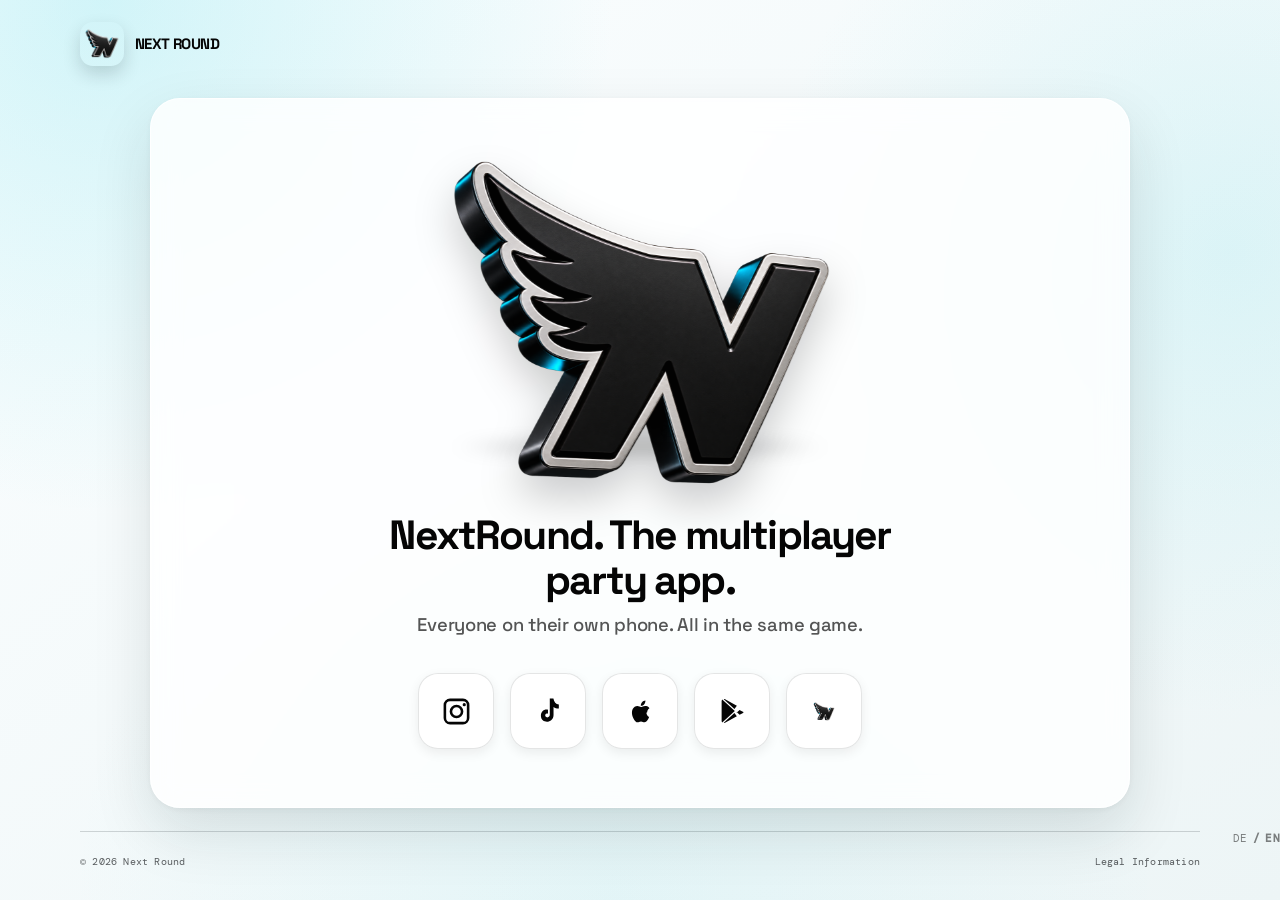
==== commit d052c4e6: "Update index.html" ====
--- a/en/index.html
+++ b/en/index.html
@@ -301,7 +301,7 @@
         </div>
 
         <nav class="footer-links" aria-label="Legal">
-          <a href="legal.html">Legal Notice</a>
+          <a href="legal.html">Legal Information</a>
         </nav>
       </div>
     </footer>
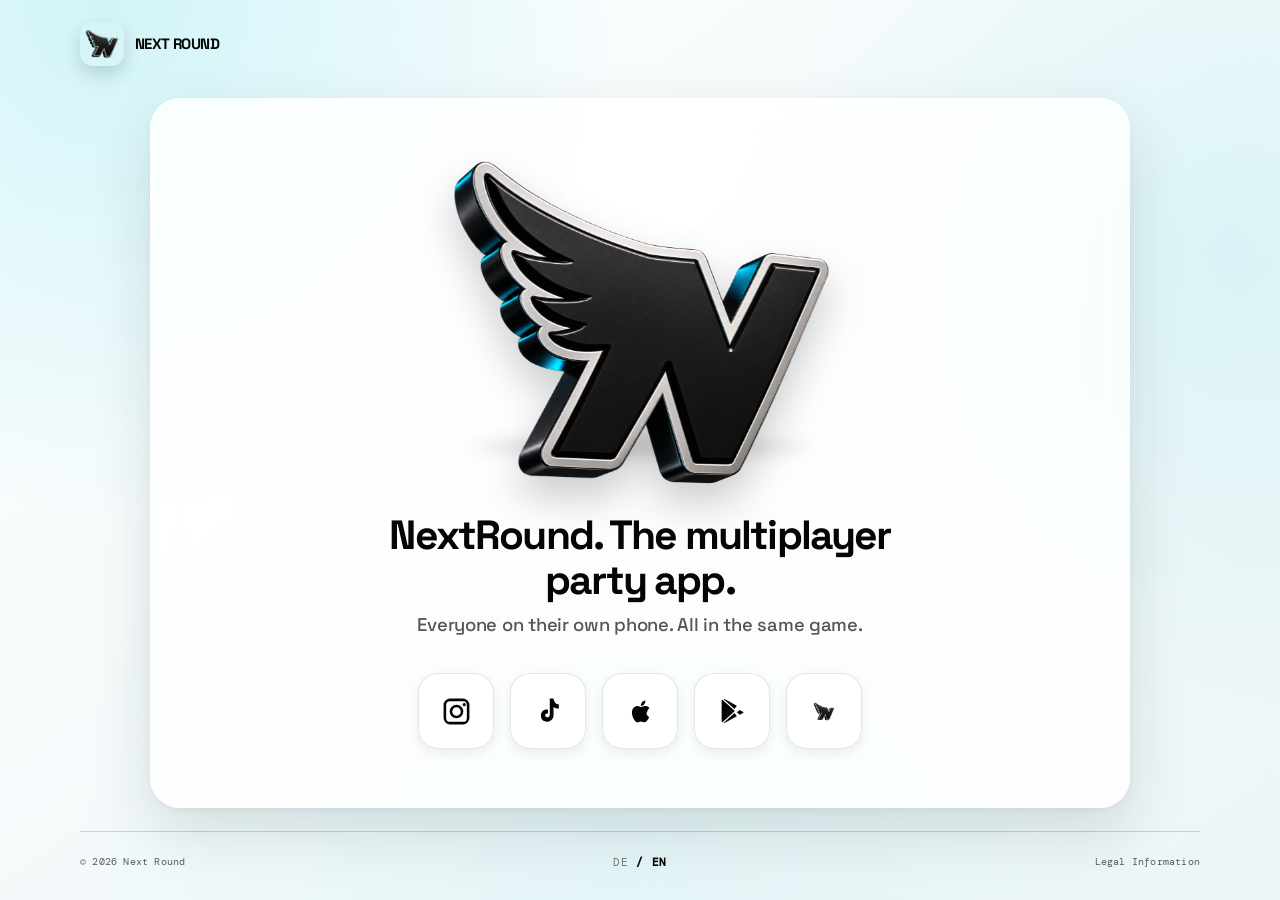
==== commit b17510b0: "Update index.html" ====
--- a/en/index.html
+++ b/en/index.html
@@ -273,7 +273,7 @@
 
           <a
             class="icon-button"
-            href="https://next-round-f1d727ea.base44.app/"
+            href="https://nextround.website/"
             target="_blank"
             rel="noopener"
             aria-label="Open the NextRound web app"
--- a/en/home.css
+++ b/en/home.css
@@ -1,7 +1,168 @@
-@import url("../home.css");
+/* home.css
+   Nur Startseiten-spezifische Elemente.
+   Hintergrund, Header und Footer kommen aus styles.css. */
 
-.site-footer { position: relative !important; }
-.site-footer .language-switch { position: absolute !important; top: 0 !important; right: 0 !important; display: inline-flex !important; align-items: center !important; gap: 5px !important; margin: 0 !important; padding: 0 !important; border: 0 !important; border-radius: 0 !important; background: transparent !important; box-shadow: none !important; font: 500 11px 'DM Mono', monospace !important; letter-spacing: .04em !important; }
-.site-footer .language-switch a, .site-footer .language-switch span { display: inline !important; min-width: 0 !important; width: auto !important; height: auto !important; padding: 0 !important; border-radius: 0 !important; background: transparent !important; box-shadow: none !important; color: rgba(5,5,5,.5) !important; text-decoration: none !important; }
-.site-footer .language-switch a::after { content: ' /'; }
-.site-footer .language-switch .active { background: transparent !important; box-shadow: none !important; color: #050505 !important; font-weight: 700 !important; }
+.homepage-main {
+  display: flex;
+  min-height: 0;
+  align-items: center;
+  justify-content: center;
+  padding-top: 10px;
+  padding-bottom: 22px;
+}
+
+.homepage-section {
+  display: flex;
+  width: min(100%, 980px);
+  min-height: calc(100vh - 190px);
+  flex-direction: column;
+  align-items: center;
+  justify-content: center;
+  padding: clamp(24px, 4vw, 44px);
+  text-align: center;
+}
+
+.hero-3d {
+  position: relative;
+  width: min(100%, 650px);
+  height: clamp(260px, 38svh, 430px);
+  isolation: isolate;
+}
+
+.hero-3d::after {
+  position: absolute;
+  z-index: -1;
+  bottom: 11%;
+  left: 50%;
+  width: clamp(160px, 31vw, 330px);
+  height: 28px;
+  border-radius: 50%;
+  background: rgba(0, 0, 0, .16);
+  filter: blur(17px);
+  transform: translateX(-50%) scaleY(.48);
+  content: "";
+}
+
+#logo3d,
+#logo3d canvas {
+  display: block;
+  width: 100%;
+  height: 100%;
+  outline: 0;
+}
+
+.claim {
+  max-width: 590px;
+  margin: 14px auto 0;
+  color: var(--black);
+  font-size: clamp(19px, 2.1vw, 25px);
+  font-weight: 500;
+  letter-spacing: -.025em;
+  line-height: 1.4;
+}
+
+.claim-main,
+.claim-sub {
+  display: block;
+}
+
+.claim-main {
+  font-size: clamp(1.55rem, 3.2vw, 2.55rem);
+  font-weight: 700;
+  letter-spacing: -.045em;
+  line-height: 1.1;
+}
+
+.claim-sub {
+  margin-top: .55rem;
+  font-size: clamp(.95rem, 1.45vw, 1.15rem);
+  font-weight: 500;
+  letter-spacing: -.015em;
+  opacity: .68;
+}
+
+.icon-row {
+  display: flex;
+  flex-wrap: wrap;
+  justify-content: center;
+  gap: 16px;
+  margin-top: 36px;
+}
+
+.icon-button {
+  display: grid;
+  place-items: center;
+  width: 76px;
+  height: 76px;
+  border: 1px solid var(--line);
+  border-radius: 20px;
+  background: rgba(255, 255, 255, .82);
+  box-shadow: 0 4px 12px rgba(0, 0, 0, .07);
+  color: var(--black);
+  cursor: pointer;
+  transition: transform .18s ease, box-shadow .18s ease;
+}
+
+.icon-button:hover {
+  box-shadow: 0 8px 18px rgba(0, 0, 0, .12);
+  transform: translateY(-3px);
+}
+
+.icon-button svg {
+  width: 31px;
+  height: 31px;
+  fill: currentColor;
+}
+
+.icon-button .play {
+  width: 29px;
+  height: 32px;
+}
+
+@media (max-width: 680px) {
+  .homepage-main {
+    padding-top: 4px;
+    padding-bottom: 20px;
+  }
+
+  .homepage-section {
+    min-height: calc(100svh - 165px);
+    padding: 18px 0 26px;
+  }
+
+  .hero-3d {
+    height: clamp(300px, 92vw, 410px);
+  }
+
+  .hero-3d::after {
+    bottom: 9%;
+    width: 210px;
+  }
+
+  .claim {
+    max-width: 400px;
+    margin-top: 0;
+    font-size: clamp(18px, 5.1vw, 22px);
+  }
+
+  .icon-row {
+    gap: 11px;
+    margin-top: 34px;
+  }
+
+  .icon-button {
+    width: 64px;
+    height: 64px;
+    border-radius: 17px;
+  }
+
+  .icon-button svg {
+    width: 27px;
+    height: 27px;
+  }
+
+  .icon-button .play {
+    width: 29px;
+    height: 32px;
+  }
+}
